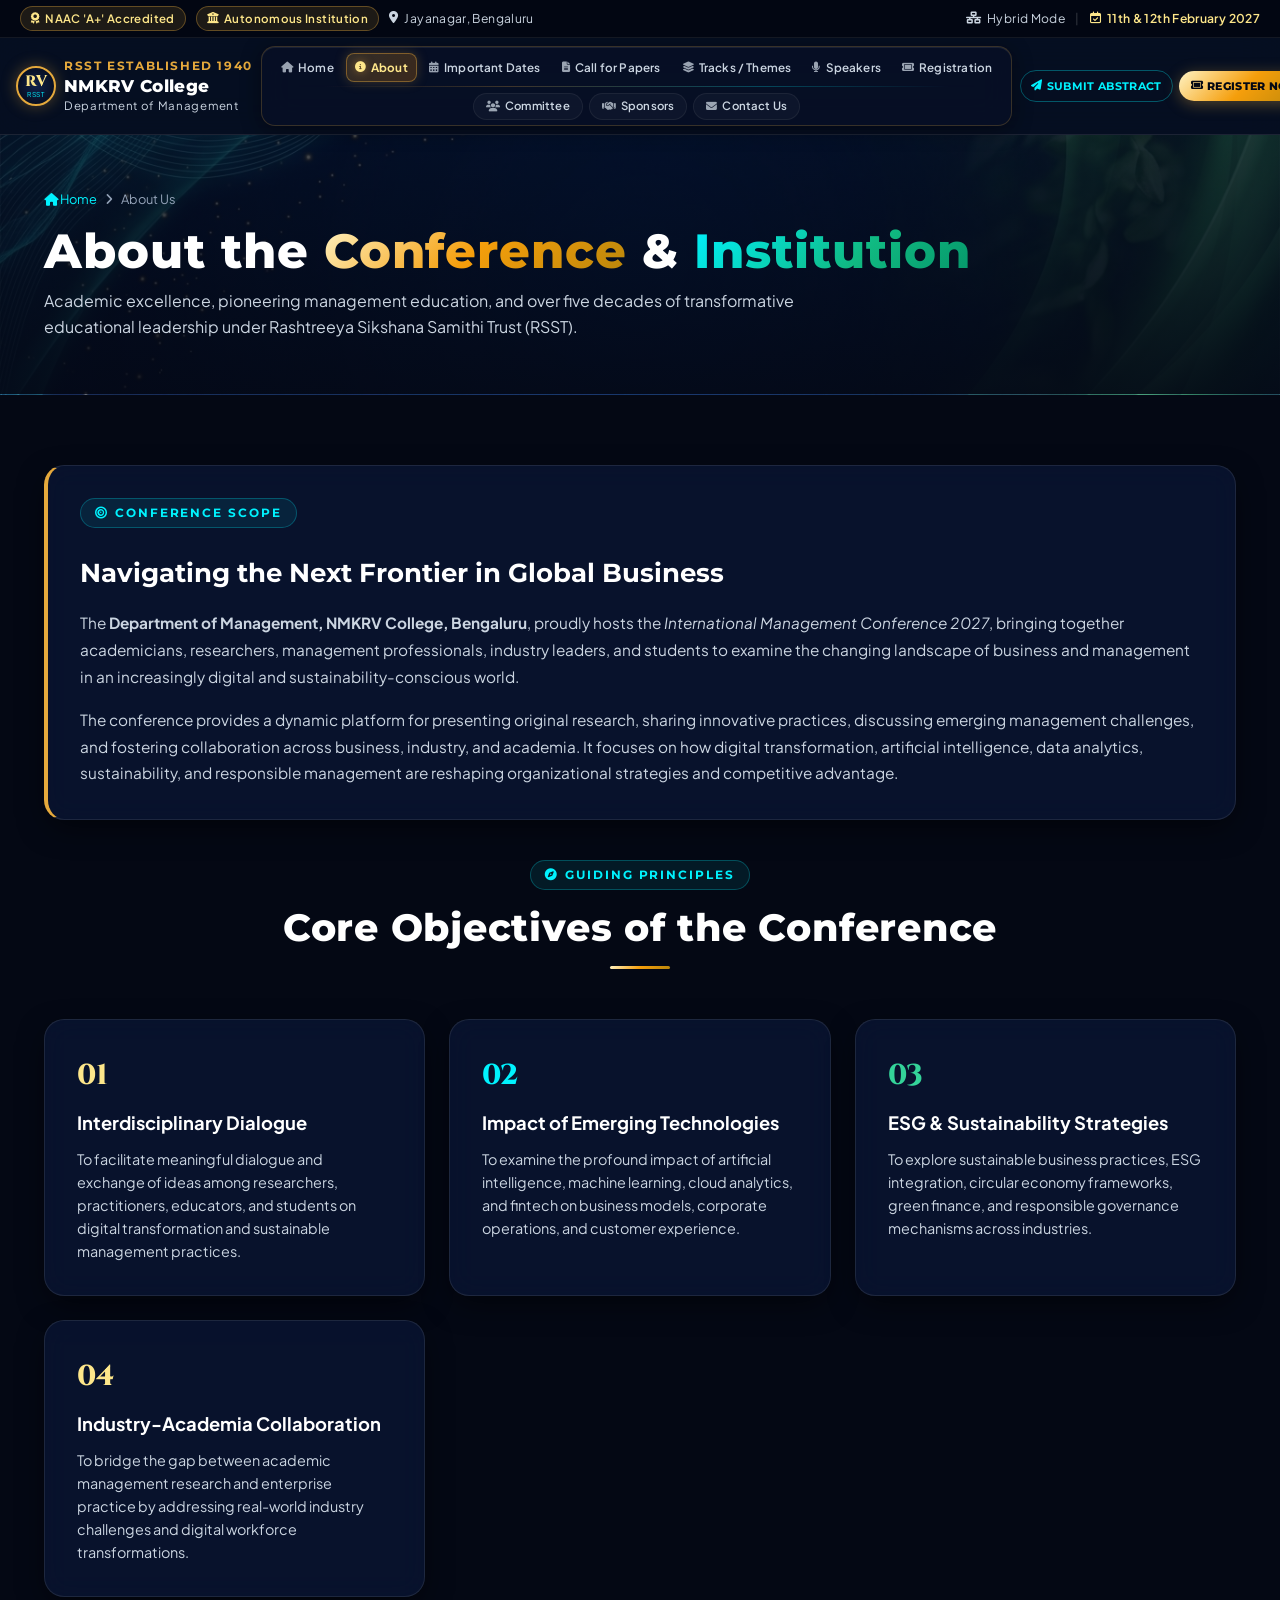
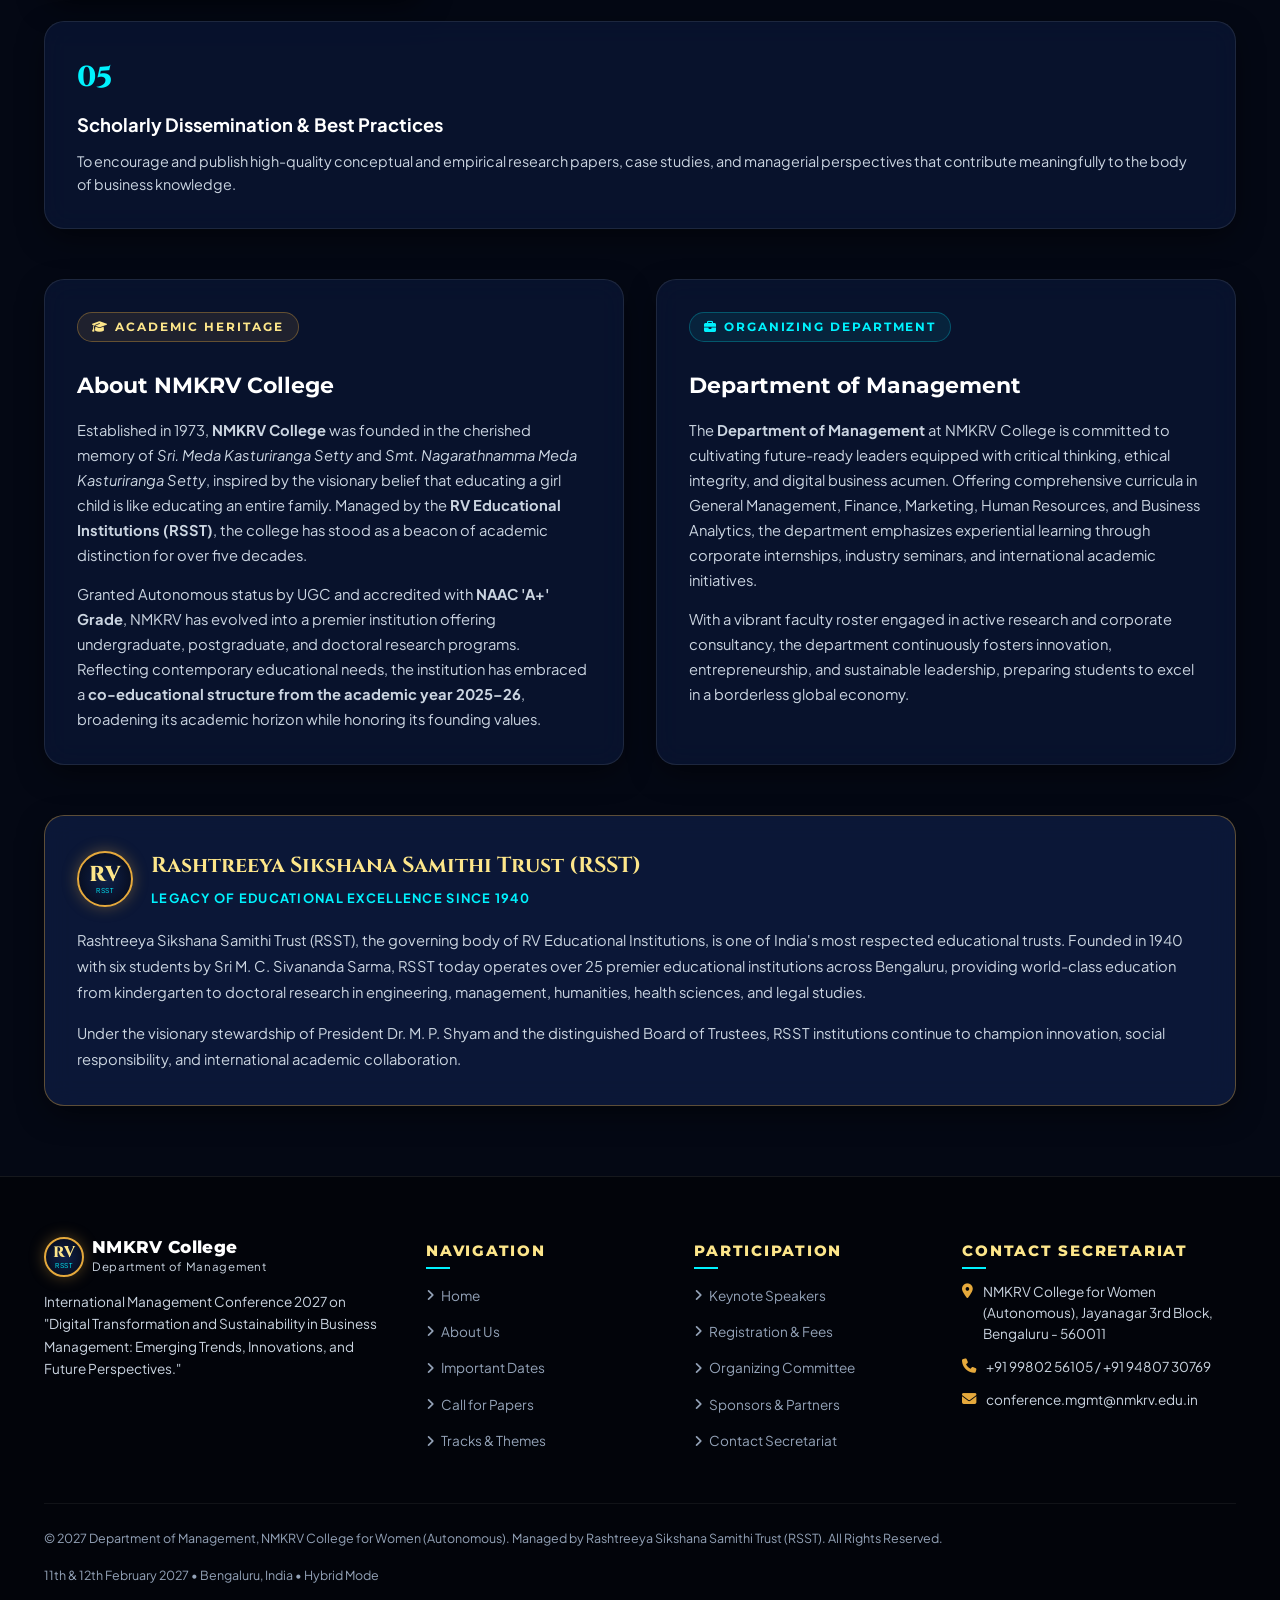
==== about.html @ 13b75ede "feat: complete International Management Conference 2027 website with 10 pages, brochure poster theme" ====
<!DOCTYPE html>
<html lang="en">
<head>
  <meta charset="UTF-8">
  <meta name="viewport" content="width=device-width, initial-scale=1.0">
  <title>About Us | International Management Conference 2027 | NMKRV College</title>
  <meta name="description" content="About the International Management Conference 2027, Department of Management, NMKRV College, and Rashtreeya Sikshana Samithi Trust (RSST).">
  
  <link rel="preconnect" href="https://fonts.googleapis.com">
  <link rel="preconnect" href="https://fonts.gstatic.com" crossorigin>
  <link href="https://fonts.googleapis.com/css2?family=Cinzel:wght@600;700;800;900&family=Montserrat:ital,wght@0,400;0,600;0,700;0,800;0,900;1,800;1,900&family=Plus+Jakarta+Sans:wght@300;400;500;600;700;800&display=swap" rel="stylesheet">
  
  <link rel="stylesheet" href="https://cdnjs.cloudflare.com/ajax/libs/font-awesome/6.5.1/css/all.min.css">
  <link rel="stylesheet" href="styles.css">
</head>
<body>

  <!-- Top Utility Accreditation Bar -->
  <div class="utility-bar">
    <div class="container util-inner">
      <div class="util-left">
        <span class="badge-accreditation"><i class="fa-solid fa-award"></i> NAAC 'A+' Accredited</span>
        <span class="badge-accreditation"><i class="fa-solid fa-building-columns"></i> Autonomous Institution</span>
        <span class="util-text"><i class="fa-solid fa-location-dot"></i> Jayanagar, Bengaluru</span>
      </div>
      <div class="util-right">
        <span class="util-text"><i class="fa-solid fa-network-wired"></i> Hybrid Mode</span>
        <span class="util-divider">|</span>
        <a href="important-dates.html" class="util-link highlight"><i class="fa-regular fa-calendar-check"></i> 11th & 12th February 2027</a>
      </div>
    </div>
  </div>

  <!-- Main Navigation Header -->
  <header class="main-header" id="mainHeader">
    <div class="container nav-container">
      <a href="index.html" class="brand-group" title="NMKRV College - Department of Management">
        <div class="brand-logo-crest">
          <span class="crest-rv">RV</span>
          <span class="crest-sub">RSST</span>
        </div>
        <div class="brand-text-group">
          <span class="brand-title-top">RSST Established 1940</span>
          <span class="brand-college-name">NMKRV College</span>
          <span class="brand-dept-name">Department of Management</span>
        </div>
      </a>

      <!-- Navigation (Unified Glass Capsule Console) -->
      <nav class="nav-menu" id="navMenu">
        <ul class="nav-row nav-row-top">
          <li><a href="index.html" class="nav-link"><i class="fa-solid fa-house"></i> Home</a></li>
          <li><a href="about.html" class="nav-link active"><i class="fa-solid fa-circle-info"></i> About</a></li>
          <li><a href="important-dates.html" class="nav-link"><i class="fa-solid fa-calendar-days"></i> Important Dates</a></li>
          <li><a href="call-for-papers.html" class="nav-link"><i class="fa-solid fa-file-lines"></i> Call for Papers</a></li>
          <li><a href="tracks.html" class="nav-link"><i class="fa-solid fa-layer-group"></i> Tracks / Themes</a></li>
          <li><a href="speakers.html" class="nav-link"><i class="fa-solid fa-microphone"></i> Speakers</a></li>
          <li><a href="registration.html" class="nav-link"><i class="fa-solid fa-ticket"></i> Registration</a></li>
        </ul>
        <div class="nav-row-divider"></div>
        <ul class="nav-row nav-row-bottom">
          <li><a href="committee.html" class="nav-link"><i class="fa-solid fa-users"></i> Committee</a></li>
          <li><a href="sponsors.html" class="nav-link"><i class="fa-solid fa-handshake"></i> Sponsors</a></li>
          <li><a href="contact.html" class="nav-link"><i class="fa-solid fa-envelope"></i> Contact Us</a></li>
        </ul>
      </nav>

      <div class="nav-actions">
        <a href="call-for-papers.html" class="btn-header-submit"><i class="fa-solid fa-paper-plane"></i> Submit Abstract</a>
        <a href="registration.html" class="btn-header-register"><i class="fa-solid fa-ticket"></i> Register Now</a>
      </div>

      <button class="nav-toggle-btn" id="navToggleBtn" aria-label="Toggle navigation">
        <i class="fa-solid fa-bars"></i>
      </button>
    </div>
  </header>

  <!-- SUBPAGE HEADER BANNER WITH BROCHURE ASSET -->
  <section class="subpage-banner">
    <div class="subpage-banner-overlay"></div>
    <div class="container subpage-banner-content">
      <div class="breadcrumb-nav">
        <a href="index.html"><i class="fa-solid fa-house"></i> Home</a>
        <i class="fa-solid fa-angle-right"></i>
        <span>About Us</span>
      </div>
      <h1 class="subpage-title">About the <span class="gold-accent">Conference</span> &amp; <span class="emerald-accent">Institution</span></h1>
      <p class="subpage-desc">Academic excellence, pioneering management education, and over five decades of transformative educational leadership under Rashtreeya Sikshana Samithi Trust (RSST).</p>
    </div>
  </section>

  <!-- SECTION 1: ABOUT THE CONFERENCE (Section 4 of doc) -->
  <section class="section-padding">
    <div class="container">
      <div class="glass-card" style="margin-bottom: 40px; border-left: 4px solid var(--gold-primary);">
        <span class="section-tag"><i class="fa-solid fa-bullseye"></i> Conference Scope</span>
        <h2 style="font-family: var(--font-title); font-size: 1.6rem; color: #ffffff; margin: 10px 0 16px;">Navigating the Next Frontier in Global Business</h2>
        <p style="font-size: 0.96rem; color: var(--text-secondary); line-height: 1.75; margin-bottom: 16px;">
          The <strong>Department of Management, NMKRV College, Bengaluru</strong>, proudly hosts the <em>International Management Conference 2027</em>, bringing together academicians, researchers, management professionals, industry leaders, and students to examine the changing landscape of business and management in an increasingly digital and sustainability-conscious world.
        </p>
        <p style="font-size: 0.96rem; color: var(--text-secondary); line-height: 1.75;">
          The conference provides a dynamic platform for presenting original research, sharing innovative practices, discussing emerging management challenges, and fostering collaboration across business, industry, and academia. It focuses on how digital transformation, artificial intelligence, data analytics, sustainability, and responsible management are reshaping organizational strategies and competitive advantage.
        </p>
      </div>

      <!-- 5 CORE OBJECTIVES -->
      <div class="section-header">
        <span class="section-tag"><i class="fa-solid fa-compass"></i> Guiding Principles</span>
        <h2 class="section-title">Core Objectives of the Conference</h2>
        <div class="section-title-line"></div>
      </div>

      <div style="display: grid; grid-template-columns: repeat(auto-fit, minmax(320px, 1fr)); gap: 24px; margin-bottom: 50px;">
        <div class="glass-card">
          <div style="font-size: 1.8rem; color: var(--gold-light); font-weight: 800; font-family: var(--font-serif); margin-bottom: 8px;">01</div>
          <h3 style="font-size: 1.15rem; color: #ffffff; margin-bottom: 10px;">Interdisciplinary Dialogue</h3>
          <p style="font-size: 0.9rem; color: var(--text-secondary); line-height: 1.6;">To facilitate meaningful dialogue and exchange of ideas among researchers, practitioners, educators, and students on digital transformation and sustainable management practices.</p>
        </div>

        <div class="glass-card">
          <div style="font-size: 1.8rem; color: var(--cyan-primary); font-weight: 800; font-family: var(--font-serif); margin-bottom: 8px;">02</div>
          <h3 style="font-size: 1.15rem; color: #ffffff; margin-bottom: 10px;">Impact of Emerging Technologies</h3>
          <p style="font-size: 0.9rem; color: var(--text-secondary); line-height: 1.6;">To examine the profound impact of artificial intelligence, machine learning, cloud analytics, and fintech on business models, corporate operations, and customer experience.</p>
        </div>

        <div class="glass-card">
          <div style="font-size: 1.8rem; color: var(--emerald-light); font-weight: 800; font-family: var(--font-serif); margin-bottom: 8px;">03</div>
          <h3 style="font-size: 1.15rem; color: #ffffff; margin-bottom: 10px;">ESG &amp; Sustainability Strategies</h3>
          <p style="font-size: 0.9rem; color: var(--text-secondary); line-height: 1.6;">To explore sustainable business practices, ESG integration, circular economy frameworks, green finance, and responsible governance mechanisms across industries.</p>
        </div>

        <div class="glass-card">
          <div style="font-size: 1.8rem; color: var(--gold-light); font-weight: 800; font-family: var(--font-serif); margin-bottom: 8px;">04</div>
          <h3 style="font-size: 1.15rem; color: #ffffff; margin-bottom: 10px;">Industry-Academia Collaboration</h3>
          <p style="font-size: 0.9rem; color: var(--text-secondary); line-height: 1.6;">To bridge the gap between academic management research and enterprise practice by addressing real-world industry challenges and digital workforce transformations.</p>
        </div>

        <div class="glass-card" style="grid-column: 1 / -1;">
          <div style="font-size: 1.8rem; color: var(--cyan-primary); font-weight: 800; font-family: var(--font-serif); margin-bottom: 8px;">05</div>
          <h3 style="font-size: 1.15rem; color: #ffffff; margin-bottom: 10px;">Scholarly Dissemination &amp; Best Practices</h3>
          <p style="font-size: 0.9rem; color: var(--text-secondary); line-height: 1.6;">To encourage and publish high-quality conceptual and empirical research papers, case studies, and managerial perspectives that contribute meaningfully to the body of business knowledge.</p>
        </div>
      </div>

      <!-- ABOUT NMKRV & DEPARTMENT OF MANAGEMENT -->
      <div style="display: grid; grid-template-columns: 1fr 1fr; gap: 32px; margin-bottom: 50px;">
        <div class="glass-card">
          <span class="section-tag" style="color: var(--gold-light); border-color: rgba(229,169,60,0.35); background: rgba(229,169,60,0.1);"><i class="fa-solid fa-graduation-cap"></i> Academic Heritage</span>
          <h3 style="font-family: var(--font-title); font-size: 1.35rem; color: #ffffff; margin: 12px 0 14px;">About NMKRV College</h3>
          <p style="font-size: 0.92rem; color: var(--text-secondary); line-height: 1.7; margin-bottom: 14px;">
            Established in 1973, <strong>NMKRV College</strong> was founded in the cherished memory of <em>Sri. Meda Kasturiranga Setty</em> and <em>Smt. Nagarathnamma Meda Kasturiranga Setty</em>, inspired by the visionary belief that educating a girl child is like educating an entire family. Managed by the <strong>RV Educational Institutions (RSST)</strong>, the college has stood as a beacon of academic distinction for over five decades.
          </p>
          <p style="font-size: 0.92rem; color: var(--text-secondary); line-height: 1.7;">
            Granted Autonomous status by UGC and accredited with <strong>NAAC 'A+' Grade</strong>, NMKRV has evolved into a premier institution offering undergraduate, postgraduate, and doctoral research programs. Reflecting contemporary educational needs, the institution has embraced a <strong>co-educational structure from the academic year 2025–26</strong>, broadening its academic horizon while honoring its founding values.
          </p>
        </div>

        <div class="glass-card">
          <span class="section-tag" style="color: var(--cyan-primary);"><i class="fa-solid fa-briefcase"></i> Organizing Department</span>
          <h3 style="font-family: var(--font-title); font-size: 1.35rem; color: #ffffff; margin: 12px 0 14px;">Department of Management</h3>
          <p style="font-size: 0.92rem; color: var(--text-secondary); line-height: 1.7; margin-bottom: 14px;">
            The <strong>Department of Management</strong> at NMKRV College is committed to cultivating future-ready leaders equipped with critical thinking, ethical integrity, and digital business acumen. Offering comprehensive curricula in General Management, Finance, Marketing, Human Resources, and Business Analytics, the department emphasizes experiential learning through corporate internships, industry seminars, and international academic initiatives.
          </p>
          <p style="font-size: 0.92rem; color: var(--text-secondary); line-height: 1.7;">
            With a vibrant faculty roster engaged in active research and corporate consultancy, the department continuously fosters innovation, entrepreneurship, and sustainable leadership, preparing students to excel in a borderless global economy.
          </p>
        </div>
      </div>

      <!-- ABOUT RSST (THE TRUST) -->
      <div class="glass-card" style="background: rgba(16, 33, 74, 0.65); border-color: var(--border-gold-glow);">
        <div style="display: flex; align-items: center; gap: 18px; margin-bottom: 18px; flex-wrap: wrap;">
          <div class="brand-logo-crest" style="width: 56px; height: 56px;">
            <span class="crest-rv" style="font-size: 1.35rem;">RV</span>
            <span class="crest-sub">RSST</span>
          </div>
          <div>
            <h3 style="font-family: var(--font-serif); font-size: 1.35rem; color: var(--gold-light);">Rashtreeya Sikshana Samithi Trust (RSST)</h3>
            <span style="font-size: 0.8rem; color: var(--cyan-primary); letter-spacing: 0.1em; text-transform: uppercase; font-weight: 700;">Legacy of Educational Excellence Since 1940</span>
          </div>
        </div>
        <p style="font-size: 0.92rem; color: var(--text-secondary); line-height: 1.75; margin-bottom: 16px;">
          Rashtreeya Sikshana Samithi Trust (RSST), the governing body of RV Educational Institutions, is one of India's most respected educational trusts. Founded in 1940 with six students by Sri M. C. Sivananda Sarma, RSST today operates over 25 premier educational institutions across Bengaluru, providing world-class education from kindergarten to doctoral research in engineering, management, humanities, health sciences, and legal studies.
        </p>
        <p style="font-size: 0.92rem; color: var(--text-secondary); line-height: 1.75;">
          Under the visionary stewardship of President Dr. M. P. Shyam and the distinguished Board of Trustees, RSST institutions continue to champion innovation, social responsibility, and international academic collaboration.
        </p>
      </div>

    </div>
  </section>

  <!-- MASTER FOOTER -->
  <footer class="site-footer">
    <div class="container">
      <div class="footer-top-grid">
        <div>
          <div class="brand-group" style="margin-bottom: 14px;">
            <div class="brand-logo-crest">
              <span class="crest-rv">RV</span>
              <span class="crest-sub">RSST</span>
            </div>
            <div class="brand-text-group">
              <span class="brand-college-name">NMKRV College</span>
              <span class="brand-dept-name">Department of Management</span>
            </div>
          </div>
          <p class="footer-desc">International Management Conference 2027 on "Digital Transformation and Sustainability in Business Management: Emerging Trends, Innovations, and Future Perspectives."</p>
        </div>

        <div>
          <h4 class="footer-col-title">Navigation</h4>
          <ul class="footer-links-list">
            <li><a href="index.html"><i class="fa-solid fa-angle-right"></i> Home</a></li>
            <li><a href="about.html"><i class="fa-solid fa-angle-right"></i> About Us</a></li>
            <li><a href="important-dates.html"><i class="fa-solid fa-angle-right"></i> Important Dates</a></li>
            <li><a href="call-for-papers.html"><i class="fa-solid fa-angle-right"></i> Call for Papers</a></li>
            <li><a href="tracks.html"><i class="fa-solid fa-angle-right"></i> Tracks & Themes</a></li>
          </ul>
        </div>

        <div>
          <h4 class="footer-col-title">Participation</h4>
          <ul class="footer-links-list">
            <li><a href="speakers.html"><i class="fa-solid fa-angle-right"></i> Keynote Speakers</a></li>
            <li><a href="registration.html"><i class="fa-solid fa-angle-right"></i> Registration & Fees</a></li>
            <li><a href="committee.html"><i class="fa-solid fa-angle-right"></i> Organizing Committee</a></li>
            <li><a href="sponsors.html"><i class="fa-solid fa-angle-right"></i> Sponsors & Partners</a></li>
            <li><a href="contact.html"><i class="fa-solid fa-angle-right"></i> Contact Secretariat</a></li>
          </ul>
        </div>

        <div>
          <h4 class="footer-col-title">Contact Secretariat</h4>
          <div class="footer-contact-item">
            <i class="fa-solid fa-location-dot"></i>
            <span>NMKRV College for Women (Autonomous), Jayanagar 3rd Block, Bengaluru - 560011</span>
          </div>
          <div class="footer-contact-item">
            <i class="fa-solid fa-phone"></i>
            <span>+91 99802 56105 / +91 94807 30769</span>
          </div>
          <div class="footer-contact-item">
            <i class="fa-solid fa-envelope"></i>
            <span>conference.mgmt@nmkrv.edu.in</span>
          </div>
        </div>
      </div>

      <div class="footer-bottom-bar">
        <div>
          &copy; 2027 Department of Management, NMKRV College for Women (Autonomous). Managed by Rashtreeya Sikshana Samithi Trust (RSST). All Rights Reserved.
        </div>
        <div>
          11th &amp; 12th February 2027 • Bengaluru, India • Hybrid Mode
        </div>
      </div>
    </div>
  </footer>

  <script src="script.js"></script>
</body>
</html>
---- styles.css ----
/* ==========================================================================
   International Management Conference 2027 — Master Design System
   Based 100% on Official Conference Brochure Theme (Image_20260925_163106_712.png)
   Host: Department of Management, NMKRV College for Women (RSST), Bengaluru
   ========================================================================== */

/* ─── 1. DESIGN TOKENS & BROCHURE PALETTE ─── */
:root {
  /* Cosmic Midnight Navy Backgrounds */
  --bg-primary: #040814;
  --bg-secondary: #071024;
  --bg-surface: #0b1736;
  --bg-surface-elevated: #10214a;
  --bg-glass: rgba(7, 16, 36, 0.85);
  --bg-glass-card: rgba(11, 23, 54, 0.72);
  --bg-glass-light: rgba(255, 255, 255, 0.04);
  --bg-glass-hover: rgba(0, 242, 254, 0.08);

  /* Brochure Radiant Gold Palette (from "DEPARTMENT OF MANAGEMENT" & Arcs) */
  --gold-primary: #e5a93c;
  --gold-light: #fde68a;
  --gold-bright: #fbbf24;
  --gold-dark: #b8860b;
  --gold-gradient: linear-gradient(135deg, #fff3c4 0%, #f59e0b 50%, #b8860b 100%);
  --gold-text-gradient: linear-gradient(180deg, #ffeaa7 0%, #e5a93c 55%, #c2861e 100%);

  /* Cyber Cyan / Electric Teal (from Data Highway, Light Beams, & Connectors) */
  --cyan-primary: #00f2fe;
  --cyan-teal: #00c9a7;
  --cyan-glow: rgba(0, 242, 254, 0.35);
  --teal-glow: rgba(0, 201, 167, 0.3);

  /* Sustainability Emerald Leaf Green (from "SUSTAINABILITY" & Eco Canopy) */
  --emerald-primary: #10b981;
  --emerald-light: #34d399;
  --emerald-dark: #059669;
  --sustainability-gradient: linear-gradient(135deg, #00f2fe 0%, #10b981 60%, #059669 100%);
  --sustainability-glow: rgba(16, 185, 129, 0.35);

  /* Typography Colors */
  --text-primary: #ffffff;
  --text-secondary: #cbd5e1;
  --text-muted: #94a3b8;
  --text-dim: #64748b;

  /* Glassmorphism Borders */
  --border-glass: rgba(255, 255, 255, 0.09);
  --border-gold-glow: rgba(229, 169, 60, 0.38);
  --border-cyan-glow: rgba(0, 242, 254, 0.32);
  --border-emerald-glow: rgba(16, 185, 129, 0.32);

  /* Fonts */
  --font-serif: 'Cinzel', 'Playfair Display', Georgia, serif;
  --font-title: 'Montserrat', -apple-system, BlinkMacSystemFont, sans-serif;
  --font-body: 'Plus Jakarta Sans', -apple-system, BlinkMacSystemFont, sans-serif;

  /* Dimensions & Radius */
  --container-max: 1240px;
  --radius-sm: 6px;
  --radius-md: 12px;
  --radius-lg: 20px;
  --radius-pill: 9999px;

  /* Shadows */
  --shadow-card: 0 10px 30px -5px rgba(0, 0, 0, 0.6);
  --shadow-gold: 0 0 25px rgba(229, 169, 60, 0.25);
  --shadow-cyan: 0 0 25px rgba(0, 242, 254, 0.25);
  --shadow-emerald: 0 0 25px rgba(16, 185, 129, 0.25);

  /* Transitions */
  --transition: all 0.28s cubic-bezier(0.16, 1, 0.3, 1);
}

/* ─── 2. RESET & BASE ─── */
*, *::before, *::after {
  box-sizing: border-box;
  margin: 0;
  padding: 0;
}

html {
  scroll-behavior: smooth;
  font-size: 16px;
  overflow-x: clip;
}

body {
  background-color: var(--bg-primary);
  color: var(--text-primary);
  font-family: var(--font-body);
  line-height: 1.65;
  overflow-x: clip;
  width: 100%;
  max-width: 100vw;
  -webkit-font-smoothing: antialiased;
}

.container {
  width: 100%;
  max-width: var(--container-max);
  margin: 0 auto;
  padding: 0 24px;
}

a {
  color: inherit;
  text-decoration: none;
}

img {
  max-width: 100%;
  height: auto;
  display: block;
}

/* ─── 3. TOP UTILITY ACCREDITATION BAR ─── */
.utility-bar {
  background: rgba(3, 7, 18, 0.95);
  border-bottom: 1px solid rgba(255, 255, 255, 0.07);
  font-size: 0.76rem;
  letter-spacing: 0.03em;
  position: relative;
  z-index: 1001;
}

.util-inner {
  display: flex;
  align-items: center;
  justify-content: space-between;
  padding: 6px 20px;
  flex-wrap: wrap;
  gap: 8px;
  max-width: 100%;
  box-sizing: border-box;
}

.util-left, .util-right {
  display: flex;
  align-items: center;
  gap: 10px;
  flex-wrap: wrap;
  max-width: 100%;
}

.badge-accreditation {
  display: inline-flex;
  align-items: center;
  gap: 5px;
  background: rgba(229, 169, 60, 0.12);
  color: var(--gold-light);
  border: 1px solid rgba(229, 169, 60, 0.35);
  padding: 2px 10px;
  border-radius: var(--radius-pill);
  font-weight: 600;
  font-size: 0.72rem;
}

.util-text {
  color: var(--text-secondary);
  display: inline-flex;
  align-items: center;
  gap: 6px;
}

.util-link {
  color: var(--text-secondary);
  transition: var(--transition);
  display: inline-flex;
  align-items: center;
  gap: 6px;
}

.util-link:hover {
  color: var(--cyan-primary);
}

.util-link.highlight {
  color: var(--gold-light);
  font-weight: 600;
}

.util-divider {
  color: rgba(255, 255, 255, 0.2);
}

/* ─── 4. MAIN NAVIGATION HEADER ─── */
.main-header {
  position: sticky;
  top: 0;
  left: 0;
  right: 0;
  background: var(--bg-glass);
  backdrop-filter: blur(20px);
  -webkit-backdrop-filter: blur(20px);
  border-bottom: 1px solid var(--border-glass);
  z-index: 1000;
  transition: var(--transition);
}

.nav-container {
  display: flex;
  align-items: center;
  justify-content: space-between;
  padding: 8px 16px;
  gap: 8px;
  max-width: 1560px;
  width: 100%;
}

.brand-group {
  display: flex;
  align-items: center;
  gap: 8px;
  text-decoration: none;
  flex-shrink: 0;
}

.brand-logo-crest {
  width: 40px;
  height: 40px;
  border-radius: 50%;
  border: 2px solid var(--gold-primary);
  background: radial-gradient(circle, #10214a 0%, #040814 100%);
  display: flex;
  flex-direction: column;
  align-items: center;
  justify-content: center;
  box-shadow: 0 0 15px rgba(229, 169, 60, 0.35);
  flex-shrink: 0;
}

.brand-logo-crest .crest-rv {
  font-family: var(--font-serif);
  font-weight: 800;
  font-size: 0.95rem;
  line-height: 1;
  color: var(--gold-light);
  letter-spacing: 0.5px;
}

.brand-logo-crest .crest-sub {
  font-size: 0.42rem;
  letter-spacing: 0.12em;
  text-transform: uppercase;
  color: var(--cyan-primary);
  line-height: 1;
  margin-top: 1px;
}

.brand-text-group {
  display: flex;
  flex-direction: column;
}

.brand-title-top {
  font-family: var(--font-title);
  font-size: 0.72rem;
  font-weight: 700;
  letter-spacing: 0.14em;
  text-transform: uppercase;
  color: var(--gold-primary);
}

.brand-college-name {
  font-family: var(--font-title);
  font-size: 1.05rem;
  font-weight: 800;
  color: #ffffff;
  letter-spacing: 0.02em;
  line-height: 1.2;
}

.brand-dept-name {
  font-size: 0.72rem;
  color: var(--text-secondary);
  letter-spacing: 0.06em;
}

/* Nav Menu Container (Unified Glass Capsule Console) */
.nav-menu {
  display: flex;
  flex-direction: column;
  align-items: center;
  justify-content: center;
  gap: 2px;
  flex: 1;
  max-width: 820px;
  margin: 0 auto;
  background: rgba(7, 16, 38, 0.72);
  border: 1px solid rgba(229, 169, 60, 0.22);
  border-radius: 14px;
  padding: 5px 10px;
  box-shadow: 0 4px 20px rgba(0, 0, 0, 0.4), inset 0 1px 0 rgba(255, 255, 255, 0.08);
  backdrop-filter: blur(16px);
  -webkit-backdrop-filter: blur(16px);
}

.nav-row {
  display: flex;
  align-items: center;
  justify-content: center;
  list-style: none;
  padding: 0;
  margin: 0;
  width: 100%;
}

.nav-row-top {
  gap: 3px;
}

.nav-row-divider {
  width: 86%;
  height: 1px;
  background: linear-gradient(90deg, transparent 0%, rgba(229, 169, 60, 0.25) 30%, rgba(0, 242, 254, 0.25) 70%, transparent 100%);
  margin: 2px 0;
}

.nav-row-bottom {
  gap: 6px;
}

.nav-link {
  font-family: var(--font-body);
  font-size: 0.73rem;
  font-weight: 600;
  color: var(--text-secondary);
  padding: 4px 8px;
  border-radius: 8px;
  border: 1px solid transparent;
  transition: all 0.22s cubic-bezier(0.16, 1, 0.3, 1);
  white-space: nowrap;
  letter-spacing: 0.015em;
  display: inline-flex;
  align-items: center;
  gap: 5px;
  text-decoration: none;
}

.nav-link i {
  font-size: 0.68rem;
  opacity: 0.75;
  transition: transform 0.2s ease, opacity 0.2s ease, color 0.2s ease;
}

.nav-row-bottom .nav-link {
  font-size: 0.71rem;
  padding: 3px 12px;
  background: rgba(255, 255, 255, 0.03);
  border: 1px solid rgba(255, 255, 255, 0.06);
  border-radius: var(--radius-pill);
}

.nav-link:hover {
  color: var(--cyan-primary);
  background: rgba(0, 242, 254, 0.1);
  border-color: rgba(0, 242, 254, 0.25);
  box-shadow: 0 0 10px rgba(0, 242, 254, 0.15);
  transform: translateY(-1px);
}

.nav-link:hover i {
  color: var(--cyan-primary);
  opacity: 1;
  transform: scale(1.15);
}

.nav-link.active {
  color: var(--gold-light);
  background: linear-gradient(135deg, rgba(229, 169, 60, 0.2), rgba(217, 119, 6, 0.25));
  border: 1px solid rgba(229, 169, 60, 0.42);
  box-shadow: 0 0 12px rgba(229, 169, 60, 0.25);
  font-weight: 700;
}

.nav-link.active i {
  color: var(--gold-light);
  opacity: 1;
  text-shadow: 0 0 8px rgba(229, 169, 60, 0.5);
}

/* Nav CTA Buttons */
.nav-actions {
  display: flex;
  align-items: center;
  gap: 6px;
  flex-shrink: 0;
}

.btn-header-submit {
  font-family: var(--font-title);
  font-size: 0.69rem;
  font-weight: 700;
  letter-spacing: 0.03em;
  text-transform: uppercase;
  padding: 6px 10px;
  border-radius: var(--radius-pill);
  background: transparent;
  color: var(--cyan-primary);
  border: 1px solid var(--border-cyan-glow);
  transition: var(--transition);
  display: inline-flex;
  align-items: center;
  gap: 4px;
  white-space: nowrap;
}

.btn-header-submit:hover {
  background: rgba(0, 242, 254, 0.15);
  box-shadow: 0 0 20px var(--cyan-glow);
  transform: translateY(-1px);
}

.btn-header-register {
  font-family: var(--font-title);
  font-size: 0.69rem;
  font-weight: 800;
  letter-spacing: 0.03em;
  text-transform: uppercase;
  padding: 6px 12px;
  border-radius: var(--radius-pill);
  background: var(--gold-gradient);
  color: #040814;
  border: none;
  font-weight: 800;
  box-shadow: 0 3px 15px rgba(229, 169, 60, 0.35);
  transition: var(--transition);
  display: inline-flex;
  align-items: center;
  gap: 4px;
  white-space: nowrap;
}

.btn-header-register:hover {
  box-shadow: 0 5px 22px rgba(229, 169, 60, 0.6);
  transform: translateY(-2px);
}

.nav-toggle-btn {
  display: none;
  background: none;
  border: 1px solid var(--border-glass);
  color: #ffffff;
  padding: 8px 12px;
  border-radius: var(--radius-sm);
  font-size: 1.1rem;
  cursor: pointer;
  transition: var(--transition);
}

.nav-toggle-btn:hover {
  color: var(--cyan-primary);
  border-color: var(--border-cyan-glow);
}

/* ─── 5. HERO SECTION (100% REPLICA OF BROCHURE POSTER) ─── */
.hero-section {
  position: relative;
  min-height: calc(100vh - 90px);
  background: #040814 url('assets/hero_banner_bg.jpg') center center / cover no-repeat;
  display: flex;
  align-items: center;
  justify-content: center;
  padding: 60px 0 50px;
  overflow: hidden;
}

/* Subtle gradient scrim to guarantee maximum contrast */
.hero-overlay {
  position: absolute;
  inset: 0;
  background: radial-gradient(ellipse at 50% 35%, rgba(4, 8, 20, 0.62) 0%, rgba(4, 8, 20, 0.88) 75%, rgba(4, 8, 20, 0.98) 100%);
  pointer-events: none;
}

.hero-content {
  position: relative;
  z-index: 2;
  text-align: center;
  max-width: 1040px;
  margin: 0 auto;
  display: flex;
  flex-direction: column;
  align-items: center;
}

/* Brochure Header Emblem & Hierarchy */
.hero-emblem-badge {
  display: inline-flex;
  align-items: center;
  gap: 12px;
  background: rgba(7, 16, 36, 0.8);
  border: 1px solid var(--border-gold-glow);
  padding: 6px 20px;
  border-radius: var(--radius-pill);
  margin-bottom: 20px;
  backdrop-filter: blur(8px);
  box-shadow: 0 4px 20px rgba(0, 0, 0, 0.5);
}

.hero-emblem-badge .rsst-logo-circle {
  width: 28px;
  height: 28px;
  border-radius: 50%;
  border: 1.5px solid var(--gold-primary);
  display: flex;
  align-items: center;
  justify-content: center;
  font-family: var(--font-serif);
  font-weight: 800;
  font-size: 0.7rem;
  color: var(--gold-light);
}

.hero-emblem-badge .rsst-trust-text {
  font-family: var(--font-title);
  font-size: 0.72rem;
  font-weight: 700;
  letter-spacing: 0.14em;
  text-transform: uppercase;
  color: var(--cyan-primary);
}

.hero-college-title {
  font-family: var(--font-title);
  font-size: clamp(1.15rem, 2.6vw, 2.2rem);
  font-weight: 800;
  color: #ffffff;
  letter-spacing: 0.02em;
  margin-bottom: 4px;
  word-wrap: break-word;
  overflow-wrap: break-word;
  max-width: 100%;
}

.hero-college-title sup {
  font-size: 0.55em;
  color: var(--text-muted);
}

/* "• DEPARTMENT OF •" */
.hero-dept-prefix {
  display: inline-flex;
  align-items: center;
  gap: 10px;
  font-family: var(--font-serif);
  font-size: 0.82rem;
  font-weight: 600;
  letter-spacing: 0.26em;
  text-transform: uppercase;
  color: var(--gold-primary);
  margin-top: 6px;
  margin-bottom: 2px;
}

/* "MANAGEMENT" in giant gold Roman serif */
.hero-dept-management {
  font-family: var(--font-serif);
  font-size: clamp(2.4rem, 5.2vw, 4.4rem);
  font-weight: 800;
  letter-spacing: 0.16em;
  text-transform: uppercase;
  background: var(--gold-text-gradient);
  -webkit-background-clip: text;
  -webkit-text-fill-color: transparent;
  text-shadow: 0 4px 30px rgba(229, 169, 60, 0.4);
  line-height: 1.1;
  margin-bottom: 2px;
}

/* "• PRESENTS •" */
.hero-presents {
  display: inline-flex;
  align-items: center;
  gap: 10px;
  font-family: var(--font-serif);
  font-size: 0.78rem;
  font-weight: 700;
  letter-spacing: 0.32em;
  text-transform: uppercase;
  color: var(--gold-primary);
  margin-bottom: 22px;
}

/* "—• TWO DAYS INTERNATIONAL CONFERENCE ON •—" */
.hero-conf-announcement {
  display: inline-flex;
  align-items: center;
  gap: 10px;
  font-family: var(--font-title);
  font-size: clamp(0.72rem, 1.2vw, 0.95rem);
  font-weight: 700;
  letter-spacing: 0.22em;
  text-transform: uppercase;
  color: var(--cyan-primary);
  margin-bottom: 12px;
}

.hero-conf-announcement .rule-line {
  display: inline-block;
  width: 36px;
  height: 1.5px;
  background: var(--cyan-primary);
  opacity: 0.7;
}

/* MASTER THEME HEADLINE: DIGITAL TRANSFORMATION & SUSTAINABILITY */
.hero-title-digital {
  font-family: var(--font-title);
  font-size: clamp(2.6rem, 6.2vw, 5.5rem);
  font-weight: 900;
  color: #ffffff;
  letter-spacing: 0.04em;
  line-height: 0.95;
  text-transform: uppercase;
  text-shadow: 0 4px 35px rgba(0, 0, 0, 0.85);
}

.hero-title-transformation {
  font-family: var(--font-title);
  font-size: clamp(1.9rem, 4.6vw, 4.2rem);
  font-weight: 900;
  color: #ffffff;
  letter-spacing: 0.05em;
  line-height: 1.05;
  text-transform: uppercase;
  text-shadow: 0 4px 35px rgba(0, 0, 0, 0.85);
  margin-bottom: 4px;
}

.hero-title-amp {
  font-family: var(--font-title);
  font-size: clamp(1.6rem, 3.2vw, 2.8rem);
  font-weight: 400;
  color: var(--cyan-primary);
  line-height: 1;
  margin: 2px 0;
}

/* "SUSTAINABILITY" in vibrant Cyan to Emerald Gradient with Leaf Motif */
.hero-title-sustainability {
  font-family: var(--font-title);
  font-size: clamp(2.3rem, 5.6vw, 5.1rem);
  font-weight: 900;
  letter-spacing: 0.03em;
  text-transform: uppercase;
  line-height: 1.02;
  background: var(--sustainability-gradient);
  -webkit-background-clip: text;
  -webkit-text-fill-color: transparent;
  filter: drop-shadow(0 4px 28px rgba(16, 185, 129, 0.45));
  display: inline-flex;
  align-items: center;
  justify-content: center;
  gap: 8px;
  position: relative;
  margin-bottom: 16px;
}

.hero-leaf-icon {
  font-size: 0.55em;
  vertical-align: super;
  filter: drop-shadow(0 0 12px var(--emerald-primary));
  display: inline-block;
  transform: rotate(-10deg);
  animation: leafFloat 3s ease-in-out infinite alternate;
}

@keyframes leafFloat {
  0% { transform: translateY(0) rotate(-10deg); }
  100% { transform: translateY(-4px) rotate(-4deg); }
}

/* "• IN BUSINESS MANAGEMENT •" Hexagonal Wireframe Pill */
.hero-mgmt-badge {
  display: inline-flex;
  align-items: center;
  gap: 12px;
  border: 1.5px solid var(--gold-primary);
  background: rgba(4, 8, 20, 0.75);
  padding: 8px 28px;
  border-radius: var(--radius-pill);
  font-family: var(--font-title);
  font-size: clamp(0.8rem, 1.3vw, 1.1rem);
  font-weight: 800;
  letter-spacing: 0.24em;
  text-transform: uppercase;
  color: #ffffff;
  box-shadow: 0 0 25px rgba(229, 169, 60, 0.3);
  margin-bottom: 28px;
}

.hero-mgmt-badge .gold-dot {
  width: 6px;
  height: 6px;
  border-radius: 50%;
  background: var(--gold-primary);
  box-shadow: 0 0 8px var(--gold-light);
}

/* Date & Venue Pill (Matching Brochure Bottom Badge) */
.hero-date-pill {
  display: inline-flex;
  align-items: center;
  gap: 16px;
  background: rgba(11, 23, 54, 0.85);
  border: 1.5px solid var(--border-cyan-glow);
  padding: 10px 24px;
  border-radius: var(--radius-pill);
  box-shadow: 0 8px 30px rgba(0, 0, 0, 0.6), 0 0 20px rgba(0, 242, 254, 0.15);
  margin-bottom: 30px;
}

.hero-date-icon-box {
  width: 44px;
  height: 44px;
  border-radius: 50%;
  background: rgba(229, 169, 60, 0.15);
  border: 1.5px solid var(--gold-primary);
  display: flex;
  align-items: center;
  justify-content: center;
  color: var(--gold-light);
  font-size: 1.25rem;
  flex-shrink: 0;
}

.hero-date-texts {
  text-align: left;
}

.hero-date-main {
  font-family: var(--font-title);
  font-size: 1.15rem;
  font-weight: 800;
  color: #ffffff;
  letter-spacing: 0.05em;
  line-height: 1.2;
}

.hero-date-sub {
  font-family: var(--font-title);
  font-size: 0.78rem;
  font-weight: 700;
  letter-spacing: 0.18em;
  text-transform: uppercase;
  color: var(--cyan-primary);
}

/* Action CTA Buttons */
.hero-cta-group {
  display: flex;
  align-items: center;
  justify-content: center;
  gap: 16px;
  flex-wrap: wrap;
  margin-bottom: 32px;
}

.btn-hero-primary {
  font-family: var(--font-title);
  font-size: 0.88rem;
  font-weight: 800;
  letter-spacing: 0.08em;
  text-transform: uppercase;
  padding: 14px 34px;
  border-radius: var(--radius-pill);
  background: var(--gold-gradient);
  color: #040814;
  border: none;
  box-shadow: 0 6px 25px rgba(229, 169, 60, 0.45);
  transition: var(--transition);
  display: inline-flex;
  align-items: center;
  gap: 8px;
  cursor: pointer;
}

.btn-hero-primary:hover {
  transform: translateY(-3px);
  box-shadow: 0 10px 35px rgba(229, 169, 60, 0.7);
}

.btn-hero-secondary {
  font-family: var(--font-title);
  font-size: 0.88rem;
  font-weight: 800;
  letter-spacing: 0.08em;
  text-transform: uppercase;
  padding: 14px 32px;
  border-radius: var(--radius-pill);
  background: rgba(16, 185, 129, 0.15);
  color: #ffffff;
  border: 1.5px solid var(--emerald-primary);
  box-shadow: 0 6px 25px rgba(16, 185, 129, 0.3);
  transition: var(--transition);
  display: inline-flex;
  align-items: center;
  gap: 8px;
  cursor: pointer;
}

.btn-hero-secondary:hover {
  background: var(--emerald-primary);
  color: #040814;
  transform: translateY(-3px);
  box-shadow: 0 10px 35px rgba(16, 185, 129, 0.6);
}

.btn-hero-glass {
  font-family: var(--font-title);
  font-size: 0.88rem;
  font-weight: 700;
  letter-spacing: 0.08em;
  text-transform: uppercase;
  padding: 14px 28px;
  border-radius: var(--radius-pill);
  background: rgba(255, 255, 255, 0.06);
  color: var(--text-secondary);
  border: 1px solid var(--border-glass);
  backdrop-filter: blur(8px);
  transition: var(--transition);
  display: inline-flex;
  align-items: center;
  gap: 8px;
  cursor: pointer;
}

.btn-hero-glass:hover {
  color: var(--cyan-primary);
  border-color: var(--border-cyan-glow);
  background: rgba(0, 242, 254, 0.1);
  transform: translateY(-3px);
}

/* Live Countdown Box */
.countdown-container {
  margin-bottom: 38px;
  width: 100%;
  max-width: 600px;
}

.countdown-label {
  font-size: 0.76rem;
  font-weight: 700;
  letter-spacing: 0.2em;
  text-transform: uppercase;
  color: var(--gold-light);
  margin-bottom: 12px;
  display: flex;
  align-items: center;
  justify-content: center;
  gap: 8px;
}

.countdown-grid {
  display: flex;
  align-items: center;
  justify-content: center;
  gap: 12px;
}

.countdown-card {
  background: rgba(7, 16, 36, 0.88);
  border: 1px solid var(--border-gold-glow);
  border-radius: var(--radius-md);
  padding: 12px 16px;
  min-width: 82px;
  box-shadow: 0 6px 20px rgba(0, 0, 0, 0.5);
  backdrop-filter: blur(10px);
}

.countdown-num {
  font-family: var(--font-title);
  font-size: 1.85rem;
  font-weight: 800;
  line-height: 1;
  color: #ffffff;
  background: var(--gold-gradient);
  -webkit-background-clip: text;
  -webkit-text-fill-color: transparent;
}

.countdown-unit {
  font-size: 0.65rem;
  font-weight: 700;
  letter-spacing: 0.12em;
  text-transform: uppercase;
  color: var(--cyan-primary);
  margin-top: 4px;
}

.countdown-sep {
  font-size: 1.5rem;
  color: var(--gold-primary);
  font-weight: 800;
  opacity: 0.6;
}

/* ─── 6. FOUR PILLARS BAR (EXACT BROCHURE FOOTER) ─── */
.four-pillars-strip {
  display: grid;
  grid-template-columns: repeat(4, 1fr);
  width: 100%;
  max-width: 960px;
  background: rgba(7, 16, 36, 0.75);
  border: 1px solid rgba(229, 169, 60, 0.35);
  border-radius: var(--radius-lg);
  padding: 20px 10px;
  backdrop-filter: blur(12px);
  box-shadow: 0 10px 40px rgba(0, 0, 0, 0.6);
}

.pillar-col {
  display: flex;
  flex-direction: column;
  align-items: center;
  justify-content: center;
  text-align: center;
  gap: 10px;
  padding: 0 14px;
  border-right: 1px solid rgba(0, 242, 254, 0.2);
}

.pillar-col:last-child {
  border-right: none;
}

.pillar-icon-circle {
  width: 50px;
  height: 50px;
  border-radius: 50%;
  border: 1.5px solid var(--gold-primary);
  background: rgba(229, 169, 60, 0.08);
  display: flex;
  align-items: center;
  justify-content: center;
  color: var(--gold-light);
  font-size: 1.25rem;
  box-shadow: 0 0 18px rgba(229, 169, 60, 0.2);
  transition: var(--transition);
}

.pillar-col:hover .pillar-icon-circle {
  transform: scale(1.1);
  border-color: var(--cyan-primary);
  color: var(--cyan-primary);
  box-shadow: 0 0 22px var(--cyan-glow);
}

.pillar-title {
  font-family: var(--font-title);
  font-size: 0.8rem;
  font-weight: 800;
  letter-spacing: 0.1em;
  text-transform: uppercase;
  color: #ffffff;
}

/* ─── 7. SUBPAGE HEADER BANNER ─── */
.subpage-banner {
  position: relative;
  min-height: 260px;
  background: #040814 url('assets/inner_page_bg.jpg') center center / cover no-repeat;
  display: flex;
  align-items: center;
  padding: 48px 0;
  border-bottom: 1px solid var(--border-glass);
}

.subpage-banner-overlay {
  position: absolute;
  inset: 0;
  background: linear-gradient(180deg, rgba(4, 8, 20, 0.72) 0%, rgba(4, 8, 20, 0.92) 100%);
  pointer-events: none;
}

.subpage-banner-content {
  position: relative;
  z-index: 2;
}

.breadcrumb-nav {
  display: flex;
  align-items: center;
  gap: 8px;
  font-size: 0.8rem;
  color: var(--text-muted);
  margin-bottom: 12px;
}

.breadcrumb-nav a {
  color: var(--cyan-primary);
  transition: var(--transition);
}

.breadcrumb-nav a:hover {
  color: var(--gold-light);
}

.subpage-title {
  font-family: var(--font-title);
  font-size: clamp(2rem, 3.8vw, 3rem);
  font-weight: 800;
  color: #ffffff;
  letter-spacing: 0.02em;
  line-height: 1.2;
  margin-bottom: 8px;
}

.subpage-title .gold-accent {
  background: var(--gold-gradient);
  -webkit-background-clip: text;
  -webkit-text-fill-color: transparent;
}

.subpage-title .emerald-accent {
  background: var(--sustainability-gradient);
  -webkit-background-clip: text;
  -webkit-text-fill-color: transparent;
}

.subpage-desc {
  font-size: 1rem;
  color: var(--text-secondary);
  max-width: 800px;
  line-height: 1.6;
}

/* ─── 8. SECTION HEADINGS & WRAPPERS ─── */
.section-padding {
  padding: 70px 0;
}

.section-header {
  text-align: center;
  max-width: 780px;
  margin: 0 auto 50px;
}

.section-tag {
  display: inline-flex;
  align-items: center;
  gap: 6px;
  font-family: var(--font-title);
  font-size: 0.75rem;
  font-weight: 700;
  letter-spacing: 0.16em;
  text-transform: uppercase;
  color: var(--cyan-primary);
  background: rgba(0, 242, 254, 0.08);
  border: 1px solid rgba(0, 242, 254, 0.25);
  padding: 4px 14px;
  border-radius: var(--radius-pill);
  margin-bottom: 14px;
}

.section-title {
  font-family: var(--font-title);
  font-size: clamp(1.8rem, 3vw, 2.5rem);
  font-weight: 800;
  color: #ffffff;
  letter-spacing: 0.02em;
  line-height: 1.25;
  margin-bottom: 14px;
}

.section-title-line {
  width: 60px;
  height: 3px;
  background: var(--gold-gradient);
  margin: 0 auto 16px;
  border-radius: var(--radius-pill);
}

.section-desc {
  font-size: 0.98rem;
  color: var(--text-secondary);
  line-height: 1.65;
}

/* ─── 9. CARDS & GLASS CONTAINERS ─── */
.glass-card {
  background: var(--bg-glass-card);
  border: 1px solid var(--border-glass);
  border-radius: var(--radius-lg);
  padding: 32px;
  box-shadow: var(--shadow-card);
  backdrop-filter: blur(14px);
  -webkit-backdrop-filter: blur(14px);
  transition: var(--transition);
  position: relative;
  overflow: hidden;
}

.glass-card:hover {
  transform: translateY(-4px);
  border-color: var(--border-gold-glow);
  box-shadow: 0 16px 36px -10px rgba(0, 0, 0, 0.7), 0 0 25px rgba(229, 169, 60, 0.15);
}

/* Quick Access Cards on Homepage */
.quick-access-grid {
  display: grid;
  grid-template-columns: repeat(4, 1fr);
  gap: 24px;
  margin-bottom: 50px;
}

.quick-card {
  background: var(--bg-glass-card);
  border: 1px solid var(--border-glass);
  border-radius: var(--radius-md);
  padding: 24px;
  text-decoration: none;
  transition: var(--transition);
  display: flex;
  flex-direction: column;
  justify-content: space-between;
}

.quick-card:hover {
  border-color: var(--border-cyan-glow);
  transform: translateY(-3px);
  box-shadow: 0 10px 30px rgba(0, 242, 254, 0.12);
}

.quick-card-icon {
  width: 44px;
  height: 44px;
  border-radius: 10px;
  background: rgba(0, 242, 254, 0.1);
  color: var(--cyan-primary);
  display: flex;
  align-items: center;
  justify-content: center;
  font-size: 1.25rem;
  margin-bottom: 16px;
  transition: var(--transition);
}

.quick-card:hover .quick-card-icon {
  background: var(--cyan-primary);
  color: #040814;
}

.quick-card-title {
  font-family: var(--font-title);
  font-size: 1.05rem;
  font-weight: 700;
  color: #ffffff;
  margin-bottom: 6px;
}

.quick-card-desc {
  font-size: 0.85rem;
  color: var(--text-muted);
  line-height: 1.5;
  margin-bottom: 16px;
}

.quick-card-link {
  font-size: 0.8rem;
  font-weight: 700;
  color: var(--gold-light);
  display: inline-flex;
  align-items: center;
  gap: 6px;
  text-transform: uppercase;
  letter-spacing: 0.06em;
}

/* ─── 10. TRACK CARDS (6 TRACKS) ─── */
.tracks-grid {
  display: grid;
  grid-template-columns: repeat(2, 1fr);
  gap: 28px;
}

.track-card {
  background: var(--bg-glass-card);
  border: 1px solid var(--border-glass);
  border-radius: var(--radius-lg);
  padding: 32px;
  box-shadow: var(--shadow-card);
  transition: var(--transition);
  display: flex;
  flex-direction: column;
}

.track-card:hover {
  border-color: var(--border-emerald-glow);
  transform: translateY(-4px);
  box-shadow: 0 16px 36px rgba(0, 0, 0, 0.6), 0 0 25px rgba(16, 185, 129, 0.2);
}

.track-header {
  display: flex;
  align-items: center;
  justify-content: space-between;
  margin-bottom: 16px;
}

.track-badge {
  font-family: var(--font-title);
  font-size: 0.72rem;
  font-weight: 800;
  letter-spacing: 0.14em;
  text-transform: uppercase;
  color: var(--gold-primary);
  background: rgba(229, 169, 60, 0.12);
  border: 1px solid rgba(229, 169, 60, 0.35);
  padding: 4px 12px;
  border-radius: var(--radius-pill);
}

.track-icon-box {
  width: 44px;
  height: 44px;
  border-radius: 12px;
  background: rgba(16, 185, 129, 0.12);
  border: 1px solid rgba(16, 185, 129, 0.3);
  display: flex;
  align-items: center;
  justify-content: center;
  color: var(--emerald-light);
  font-size: 1.25rem;
}

.track-title {
  font-family: var(--font-title);
  font-size: 1.28rem;
  font-weight: 800;
  color: #ffffff;
  line-height: 1.35;
  margin-bottom: 8px;
}

.track-subtheme {
  font-family: var(--font-serif);
  font-size: 0.98rem;
  color: var(--gold-light);
  font-style: italic;
  margin-bottom: 18px;
}

.track-topics-list {
  list-style: none;
  display: flex;
  flex-direction: column;
  gap: 10px;
}

.track-topics-list li {
  font-size: 0.9rem;
  color: var(--text-secondary);
  display: flex;
  align-items: flex-start;
  gap: 10px;
  line-height: 1.55;
}

.track-topics-list li i {
  color: var(--cyan-primary);
  font-size: 0.8rem;
  margin-top: 4px;
  flex-shrink: 0;
}

/* ─── 11. COMMITTEE CARDS ─── */
.committee-tier-title {
  font-family: var(--font-title);
  font-size: 1.25rem;
  font-weight: 800;
  letter-spacing: 0.08em;
  text-transform: uppercase;
  color: var(--gold-light);
  display: flex;
  align-items: center;
  gap: 10px;
  margin-bottom: 24px;
  padding-bottom: 10px;
  border-bottom: 1px solid rgba(229, 169, 60, 0.25);
}

.committee-grid-4 {
  display: grid;
  grid-template-columns: repeat(4, 1fr);
  gap: 20px;
  margin-bottom: 40px;
}

.committee-grid-5 {
  display: grid;
  grid-template-columns: repeat(5, 1fr);
  gap: 16px;
  margin-bottom: 40px;
}

.committee-card {
  background: var(--bg-glass-card);
  border: 1px solid var(--border-glass);
  border-radius: var(--radius-md);
  padding: 22px 18px;
  text-align: center;
  transition: var(--transition);
  display: flex;
  flex-direction: column;
  align-items: center;
}

.committee-card:hover {
  transform: translateY(-4px);
  border-color: var(--border-gold-glow);
  box-shadow: 0 12px 30px rgba(0, 0, 0, 0.5), 0 0 20px rgba(229, 169, 60, 0.2);
}

.member-avatar-box {
  width: 64px;
  height: 64px;
  border-radius: 50%;
  border: 2px solid var(--gold-primary);
  background: radial-gradient(circle, #10214a 0%, #040814 100%);
  display: flex;
  align-items: center;
  justify-content: center;
  color: var(--gold-light);
  font-size: 1.5rem;
  margin-bottom: 14px;
  box-shadow: 0 0 15px rgba(229, 169, 60, 0.3);
}

.member-role-tag {
  font-size: 0.7rem;
  font-weight: 700;
  letter-spacing: 0.12em;
  text-transform: uppercase;
  color: var(--cyan-primary);
  background: rgba(0, 242, 254, 0.1);
  padding: 2px 10px;
  border-radius: var(--radius-pill);
  margin-bottom: 8px;
}

.member-name {
  font-family: var(--font-title);
  font-size: 1rem;
  font-weight: 700;
  color: #ffffff;
  line-height: 1.3;
  margin-bottom: 4px;
}

.member-designation {
  font-size: 0.8rem;
  color: var(--gold-light);
  font-weight: 600;
  margin-bottom: 4px;
}

.member-institution {
  font-size: 0.74rem;
  color: var(--text-muted);
  line-height: 1.4;
}

/* ─── 12. TABLES & TIMELINES ─── */
.table-responsive {
  width: 100%;
  overflow-x: auto;
  border-radius: var(--radius-md);
  border: 1px solid var(--border-glass);
  box-shadow: var(--shadow-card);
}

.custom-table {
  width: 100%;
  border-collapse: collapse;
  text-align: left;
  background: var(--bg-glass-card);
}

.custom-table th {
  background: rgba(16, 33, 74, 0.95);
  color: var(--gold-light);
  font-family: var(--font-title);
  font-size: 0.82rem;
  font-weight: 700;
  letter-spacing: 0.08em;
  text-transform: uppercase;
  padding: 16px 20px;
  border-bottom: 1px solid rgba(229, 169, 60, 0.3);
}

.custom-table td {
  padding: 16px 20px;
  border-bottom: 1px solid var(--border-glass);
  font-size: 0.92rem;
  color: var(--text-secondary);
}

.custom-table tr:hover td {
  background: var(--bg-glass-hover);
  color: #ffffff;
}

.status-badge {
  display: inline-flex;
  align-items: center;
  gap: 5px;
  font-size: 0.74rem;
  font-weight: 700;
  letter-spacing: 0.06em;
  padding: 4px 12px;
  border-radius: var(--radius-pill);
}

.status-badge.tbc {
  background: rgba(229, 169, 60, 0.12);
  color: var(--gold-light);
  border: 1px solid rgba(229, 169, 60, 0.35);
}

.status-badge.confirmed {
  background: rgba(16, 185, 129, 0.15);
  color: var(--emerald-light);
  border: 1px solid rgba(16, 185, 129, 0.35);
}

/* Timeline Cards */
.timeline-list {
  display: flex;
  flex-direction: column;
  gap: 20px;
  max-width: 860px;
  margin: 0 auto;
}

.timeline-item {
  display: flex;
  align-items: center;
  gap: 24px;
  background: var(--bg-glass-card);
  border: 1px solid var(--border-glass);
  border-radius: var(--radius-md);
  padding: 20px 28px;
  transition: var(--transition);
}

.timeline-item:hover {
  border-color: var(--border-cyan-glow);
  transform: translateX(4px);
}

.timeline-item.highlight-date {
  border-color: var(--border-gold-glow);
  background: rgba(16, 33, 74, 0.85);
  box-shadow: 0 0 25px rgba(229, 169, 60, 0.2);
}

.timeline-icon-box {
  width: 48px;
  height: 48px;
  border-radius: 50%;
  background: rgba(0, 242, 254, 0.12);
  border: 1.5px solid var(--cyan-primary);
  display: flex;
  align-items: center;
  justify-content: center;
  color: var(--cyan-primary);
  font-size: 1.25rem;
  flex-shrink: 0;
}

.timeline-item.highlight-date .timeline-icon-box {
  background: rgba(229, 169, 60, 0.15);
  border-color: var(--gold-primary);
  color: var(--gold-light);
}

.timeline-content-box {
  flex: 1;
}

.timeline-milestone {
  font-family: var(--font-title);
  font-size: 1.1rem;
  font-weight: 700;
  color: #ffffff;
  margin-bottom: 2px;
}

.timeline-sub {
  font-size: 0.82rem;
  color: var(--text-muted);
}

.timeline-date-tag {
  font-family: var(--font-title);
  font-size: 1rem;
  font-weight: 800;
  color: var(--gold-light);
  text-align: right;
  white-space: nowrap;
}

/* ─── 13. SPONSORS GRID ─── */
.sponsors-grid {
  display: grid;
  grid-template-columns: repeat(3, 1fr);
  gap: 24px;
}

.sponsor-tier-card {
  background: var(--bg-glass-card);
  border: 1px dashed var(--border-glass);
  border-radius: var(--radius-lg);
  padding: 32px;
  text-align: center;
  display: flex;
  flex-direction: column;
  align-items: center;
  transition: var(--transition);
}

.sponsor-tier-card:hover {
  border-style: solid;
  border-color: var(--border-gold-glow);
  transform: translateY(-4px);
}

.sponsor-logo-placeholder {
  width: 120px;
  height: 80px;
  border: 1px dashed rgba(255, 255, 255, 0.2);
  border-radius: var(--radius-sm);
  display: flex;
  flex-direction: column;
  align-items: center;
  justify-content: center;
  gap: 6px;
  color: var(--text-muted);
  font-size: 0.74rem;
  margin: 16px 0;
}

/* ─── 14. CONTACT & FORMS ─── */
.contact-split-grid {
  display: grid;
  grid-template-columns: 1fr 1fr;
  gap: 36px;
}

.form-group {
  margin-bottom: 20px;
}

.form-label {
  display: block;
  font-family: var(--font-title);
  font-size: 0.82rem;
  font-weight: 700;
  color: var(--text-secondary);
  letter-spacing: 0.04em;
  margin-bottom: 6px;
}

.form-control {
  width: 100%;
  background: rgba(4, 8, 20, 0.7);
  border: 1px solid var(--border-glass);
  border-radius: var(--radius-sm);
  padding: 12px 16px;
  font-family: var(--font-body);
  font-size: 0.92rem;
  color: #ffffff;
  transition: var(--transition);
}

.form-control:focus {
  outline: none;
  border-color: var(--cyan-primary);
  box-shadow: 0 0 15px rgba(0, 242, 254, 0.2);
}

/* ─── 15. FOOTER ─── */
.site-footer {
  background: #02040a;
  border-top: 1px solid rgba(255, 255, 255, 0.08);
  padding: 60px 0 24px;
  position: relative;
  overflow: hidden;
}

.footer-top-grid {
  display: grid;
  grid-template-columns: 1.5fr 1fr 1fr 1.2fr;
  gap: 40px;
  margin-bottom: 50px;
}

.footer-col-title {
  font-family: var(--font-title);
  font-size: 0.92rem;
  font-weight: 800;
  letter-spacing: 0.12em;
  text-transform: uppercase;
  color: var(--gold-light);
  margin-bottom: 18px;
  position: relative;
  display: inline-block;
}

.footer-col-title::after {
  content: '';
  position: absolute;
  left: 0;
  bottom: -6px;
  width: 24px;
  height: 2px;
  background: var(--cyan-primary);
}

.footer-desc {
  font-size: 0.85rem;
  color: var(--text-secondary);
  line-height: 1.65;
  margin-top: 14px;
}

.footer-links-list {
  list-style: none;
  display: flex;
  flex-direction: column;
  gap: 10px;
}

.footer-links-list a {
  font-size: 0.85rem;
  color: var(--text-muted);
  transition: var(--transition);
  display: inline-flex;
  align-items: center;
  gap: 6px;
}

.footer-links-list a:hover {
  color: var(--cyan-primary);
  transform: translateX(3px);
}

.footer-contact-item {
  display: flex;
  align-items: flex-start;
  gap: 10px;
  font-size: 0.85rem;
  color: var(--text-secondary);
  margin-bottom: 12px;
  line-height: 1.55;
}

.footer-contact-item i {
  color: var(--gold-primary);
  font-size: 0.9rem;
  margin-top: 3px;
}

.footer-bottom-bar {
  border-top: 1px solid rgba(255, 255, 255, 0.06);
  padding-top: 24px;
  display: flex;
  align-items: center;
  justify-content: space-between;
  flex-wrap: wrap;
  gap: 16px;
  font-size: 0.78rem;
  color: var(--text-muted);
}

/* ─── 16. RESPONSIVE BREAKPOINTS ─── */

/* Large Tablets & Small Laptops (max-width: 1220px): Drawer Navigation */
@media (max-width: 1220px) {
  .nav-menu {
    position: fixed;
    top: 0;
    right: 0;
    transform: translateX(100%);
    visibility: hidden;
    width: 295px;
    height: 100vh;
    background: rgba(4, 8, 20, 0.98);
    backdrop-filter: blur(28px);
    -webkit-backdrop-filter: blur(28px);
    border-left: 1px solid var(--border-gold-glow);
    border-radius: 0;
    box-shadow: -10px 0 40px rgba(0, 0, 0, 0.85);
    flex-direction: column;
    align-items: stretch;
    justify-content: flex-start;
    padding: 75px 18px 30px;
    gap: 0;
    transition: transform 0.32s cubic-bezier(0.16, 1, 0.3, 1);
    overflow-y: auto;
    overflow-x: hidden;
    z-index: 1002;
    max-width: none;
    margin: 0;
  }

  .nav-menu.open {
    transform: translateX(0);
    visibility: visible;
  }

  .nav-row {
    flex-direction: column;
    align-items: stretch;
    width: 100%;
    gap: 4px;
  }

  .nav-row-divider {
    width: 100%;
    height: 1px;
    margin: 8px 0;
    background: rgba(229, 169, 60, 0.25);
  }

  .nav-row-bottom {
    gap: 4px;
  }

  .nav-link,
  .nav-row-bottom .nav-link {
    width: 100%;
    font-size: 0.88rem;
    padding: 10px 14px;
    background: rgba(255, 255, 255, 0.02);
    border: 1px solid rgba(255, 255, 255, 0.05);
    border-radius: var(--radius-sm);
    justify-content: flex-start;
    gap: 10px;
  }

  .nav-link i,
  .nav-row-bottom .nav-link i {
    font-size: 0.85rem;
    width: 18px;
    text-align: center;
    color: var(--gold-light);
  }

  .nav-link:hover,
  .nav-row-bottom .nav-link:hover {
    background: var(--bg-glass-hover);
    color: var(--cyan-primary);
    border-color: rgba(0, 242, 254, 0.3);
    transform: translateX(3px);
  }

  .nav-link:hover i,
  .nav-row-bottom .nav-link:hover i {
    color: var(--cyan-primary);
  }

  .nav-link.active,
  .nav-row-bottom .nav-link.active {
    color: var(--gold-light);
    background: rgba(229, 169, 60, 0.16);
    border: 1px solid rgba(229, 169, 60, 0.4);
    box-shadow: 0 0 14px rgba(229, 169, 60, 0.2);
  }

  .nav-actions {
    display: none;
  }

  .nav-toggle-btn {
    display: inline-flex;
    align-items: center;
    justify-content: center;
    width: 42px;
    height: 42px;
    background: rgba(7, 16, 36, 0.85);
    border: 1.5px solid var(--border-gold-glow);
    color: var(--gold-light);
    border-radius: var(--radius-sm);
    font-size: 1.2rem;
    cursor: pointer;
    transition: var(--transition);
  }

  .nav-toggle-btn:hover {
    background: rgba(229, 169, 60, 0.15);
    color: #ffffff;
    box-shadow: 0 0 15px rgba(229, 169, 60, 0.4);
  }
}

/* Medium Tablets & Phablets */
@media (max-width: 992px) {
  .quick-access-grid {
    grid-template-columns: repeat(2, 1fr);
  }
  .four-pillars-strip {
    grid-template-columns: repeat(2, 1fr);
    gap: 16px;
  }
  .pillar-col:nth-child(2) {
    border-right: none;
  }
  .committee-grid-4, .committee-grid-5 {
    grid-template-columns: repeat(2, 1fr);
  }
  .tracks-grid {
    grid-template-columns: 1fr;
  }
  .contact-split-grid {
    grid-template-columns: 1fr;
  }
  .footer-grid {
    grid-template-columns: repeat(2, 1fr);
    gap: 32px;
  }
}

/* Mobile Devices & Phones (max-width: 768px) */
@media (max-width: 768px) {
  h1 { font-size: 1.55rem !important; line-height: 1.25 !important; }
  h2 { font-size: 1.25rem !important; line-height: 1.3 !important; }
  h3 { font-size: 1.1rem !important; line-height: 1.3 !important; }
  .subpage-title { font-size: 1.35rem !important; line-height: 1.25 !important; }
  .section-title { font-size: 1.3rem !important; }
  
  h1, h2, h3, h4, h5, h6,
  .section-title, .subpage-title {
    word-wrap: break-word !important;
    overflow-wrap: break-word !important;
    max-width: 100% !important;
  }

  .container {
    padding: 0 14px;
    max-width: 100%;
    overflow-x: clip;
  }

  .utility-bar {
    overflow-x: clip;
  }

  .utility-bar .util-inner {
    display: flex;
    flex-direction: row;
    justify-content: space-between;
    align-items: center;
    padding: 5px 12px;
    width: 100%;
    max-width: 100%;
    box-sizing: border-box;
  }

  .util-left, .util-right {
    display: flex;
    align-items: center;
    gap: 6px;
    font-size: 0.7rem;
  }

  .util-left .util-text,
  .util-left .badge-accreditation:nth-child(2),
  .util-right .util-divider,
  .util-right .util-text {
    display: none;
  }

  .badge-accreditation {
    font-size: 0.65rem;
    padding: 2px 7px;
    white-space: nowrap;
  }

  .util-link {
    font-size: 0.68rem;
    white-space: nowrap;
  }

  .hero-section {
    padding: 30px 0 25px;
    min-height: auto;
    overflow-x: clip;
  }

  .hero-content {
    padding: 0 8px;
    width: 100%;
    max-width: 100%;
    overflow-x: clip;
  }

  .hero-emblem-badge {
    padding: 4px 10px;
    gap: 6px;
    max-width: 96%;
    margin-bottom: 12px;
  }

  .hero-emblem-badge .rsst-trust-text {
    font-size: 0.58rem;
    letter-spacing: 0.05em;
  }

  .hero-college-title {
    font-size: 1.15rem;
    line-height: 1.25;
    margin-bottom: 2px;
    word-break: break-word;
    text-align: center;
  }

  .hero-dept-prefix {
    font-size: 0.66rem;
    letter-spacing: 0.12em;
  }

  .hero-dept-management {
    font-size: 1.85rem;
    letter-spacing: 0.05em;
    line-height: 1.1;
  }

  .hero-presents {
    font-size: 0.64rem;
    letter-spacing: 0.14em;
    margin-bottom: 10px;
  }

  .hero-conf-announcement {
    font-size: 0.64rem;
    letter-spacing: 0.05em;
    gap: 4px;
    flex-wrap: wrap;
    justify-content: center;
    margin-bottom: 8px;
    text-align: center;
  }

  .hero-conf-announcement .rule-line {
    display: none;
  }

  .hero-title-digital {
    font-size: 1.85rem;
    letter-spacing: 0.01em;
    line-height: 1;
  }

  .hero-title-transformation {
    font-size: 1.35rem;
    letter-spacing: 0.01em;
    line-height: 1.05;
  }

  .hero-title-amp {
    font-size: 1.15rem;
    margin: 0;
  }

  .hero-title-sustainability {
    font-size: 1.5rem;
    letter-spacing: 0.01em;
    line-height: 1.05;
    flex-wrap: wrap;
    justify-content: center;
    margin-bottom: 10px;
  }

  .hero-title-sustainability .hero-leaf-icon {
    font-size: 0.6em;
  }

  .hero-mgmt-badge {
    font-size: 0.68rem;
    padding: 5px 12px;
    letter-spacing: 0.05em;
    max-width: 96%;
  }

  .hero-date-pill {
    flex-direction: column;
    text-align: center;
    border-radius: var(--radius-lg);
    padding: 10px 12px;
    width: 100%;
    max-width: 310px;
    margin: 14px auto;
  }

  .hero-date-texts {
    text-align: center;
  }

  .countdown-container {
    width: 100%;
    max-width: 310px;
    margin: 12px auto 0;
  }

  .countdown-grid {
    display: grid;
    grid-template-columns: repeat(4, 1fr);
    gap: 4px;
  }

  .countdown-card {
    min-width: 0;
    padding: 6px 2px;
  }

  .countdown-num {
    font-size: 1.15rem;
  }

  .countdown-lbl {
    font-size: 0.5rem;
    letter-spacing: 0.04em;
  }

  .hero-cta-group {
    flex-direction: column;
    width: 100%;
    max-width: 310px;
    gap: 10px;
    margin: 16px auto 24px;
  }

  .btn-hero-primary,
  .btn-hero-secondary,
  .btn-hero-glass {
    width: 100%;
    justify-content: center;
    padding: 12px 20px;
    font-size: 0.85rem;
    box-sizing: border-box;
  }

  .countdown-sep {
    display: none;
  }

  .four-pillars-strip {
    grid-template-columns: 1fr;
    gap: 10px;
    padding: 14px 12px;
    width: 100%;
    box-sizing: border-box;
  }

  .pillar-col {
    border-right: none;
    border-bottom: 1px solid rgba(0, 242, 254, 0.15);
    padding: 10px 0;
  }

  .pillar-col:last-child {
    border-bottom: none;
  }

  .subpage-banner {
    padding: 30px 0 20px;
  }

  .subpage-title {
    font-size: 1.45rem;
  }

  .subpage-desc {
    font-size: 0.82rem;
  }

  .section-padding {
    padding: 36px 0;
  }

  .glass-card {
    padding: 18px 14px;
    box-sizing: border-box;
    width: 100%;
  }

  .footer-grid, .footer-top-grid {
    grid-template-columns: 1fr;
    gap: 24px;
    width: 100%;
  }

  .footer-bottom-bar {
    flex-direction: column;
    text-align: center;
    gap: 6px;
    font-size: 0.72rem;
  }
}

/* Small Smart Phones (max-width: 480px) */
@media (max-width: 480px) {
  .brand-group {
    gap: 6px;
  }

  .brand-logo-crest {
    width: 34px;
    height: 34px;
  }

  .brand-logo-crest .crest-rv {
    font-size: 0.82rem;
  }

  .brand-title-top {
    font-size: 0.55rem;
    letter-spacing: 0.06em;
  }

  .brand-college-name {
    font-size: 0.82rem;
  }

  .brand-dept-name {
    font-size: 0.58rem;
  }

  .nav-toggle-btn {
    width: 36px;
    height: 36px;
    font-size: 1rem;
  }

  .hero-college-title {
    font-size: 1.05rem;
  }

  .hero-dept-management {
    font-size: 1.65rem;
    letter-spacing: 0.04em;
  }

  .hero-title-digital {
    font-size: 1.65rem;
  }

  .hero-title-transformation {
    font-size: 1.25rem;
  }

  .hero-title-sustainability {
    font-size: 1.35rem;
  }

  .hero-mgmt-badge {
    font-size: 0.64rem;
    padding: 4px 8px;
  }

  .hero-date-pill {
    max-width: 290px;
  }

  .countdown-container {
    max-width: 290px;
  }

  .four-pillars-strip {
    grid-template-columns: 1fr;
    gap: 10px;
  }

  .pillar-col {
    border-right: none;
    border-bottom: 1px solid rgba(0, 242, 254, 0.15);
    padding-bottom: 10px;
  }

  .pillar-col:last-child {
    border-bottom: none;
  }

  .quick-access-grid {
    grid-template-columns: 1fr;
  }

  .committee-grid-4, .committee-grid-5 {
    grid-template-columns: 1fr;
  }
}
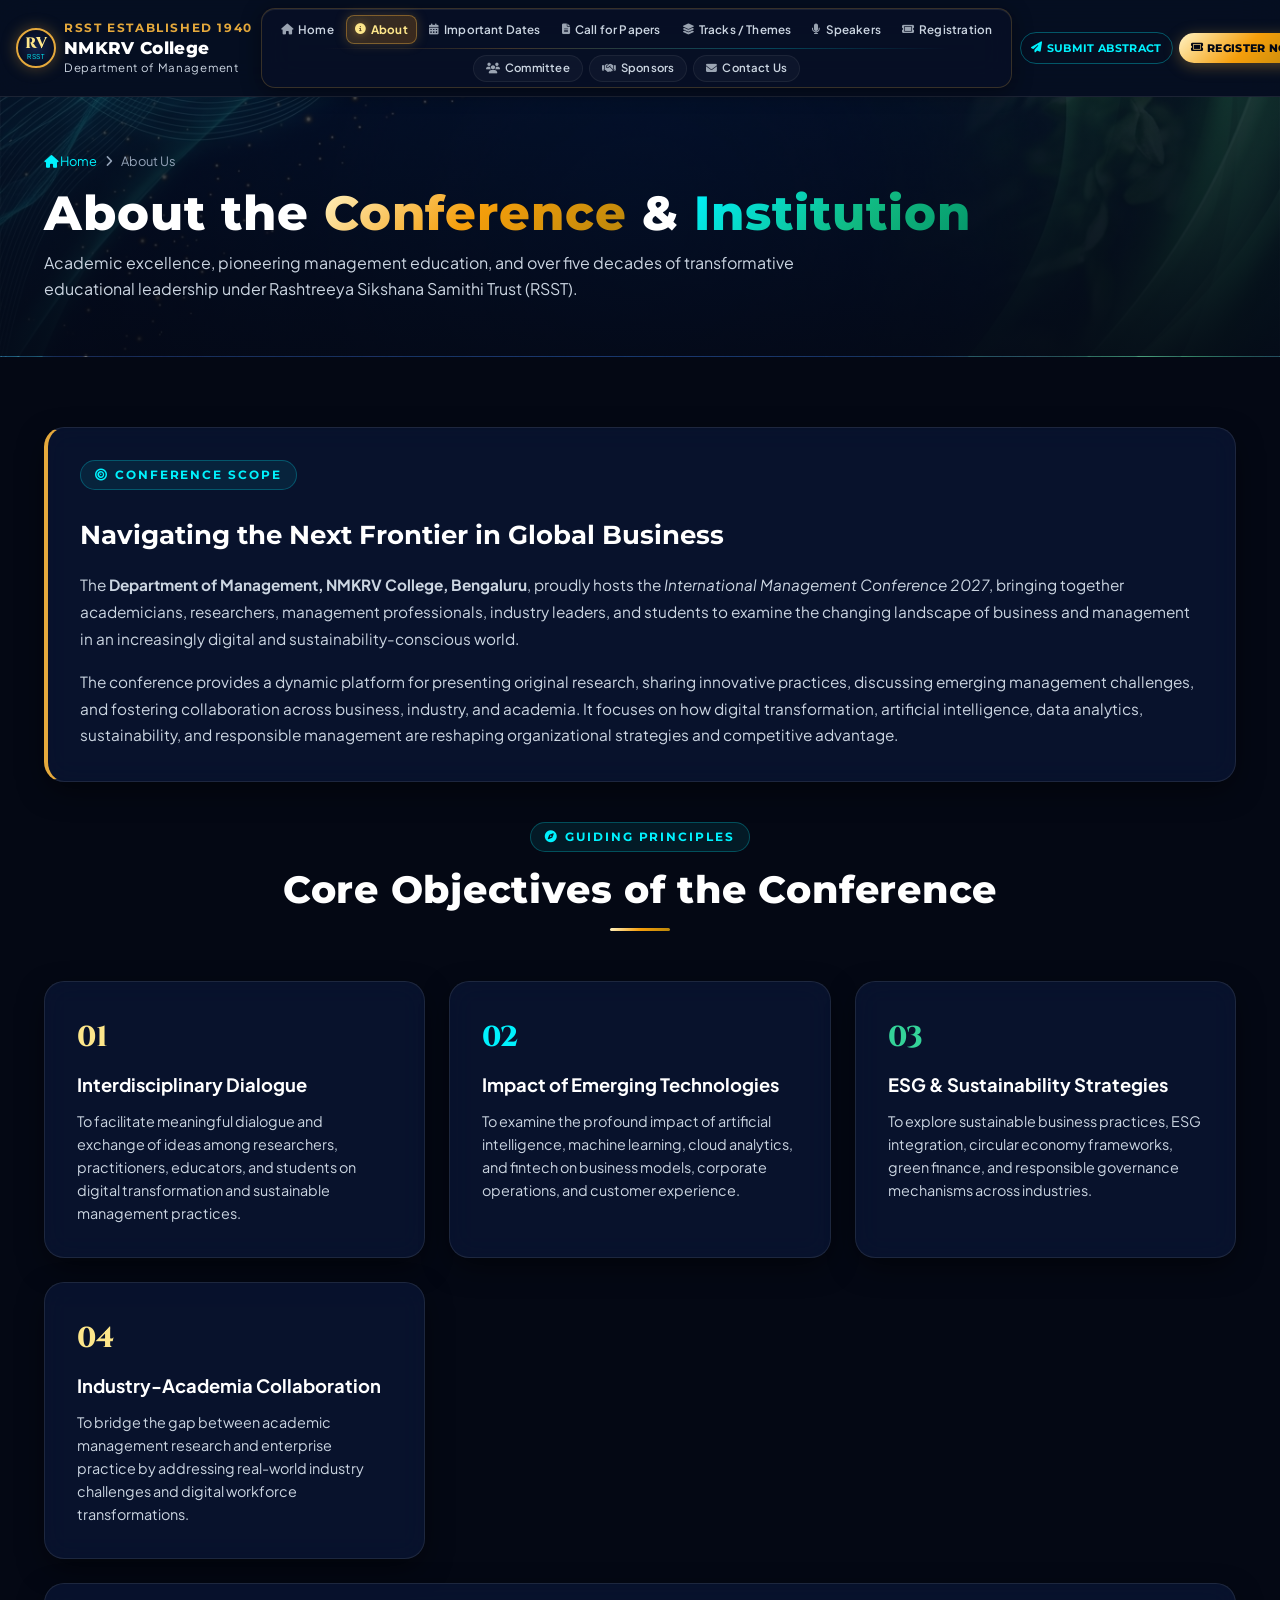
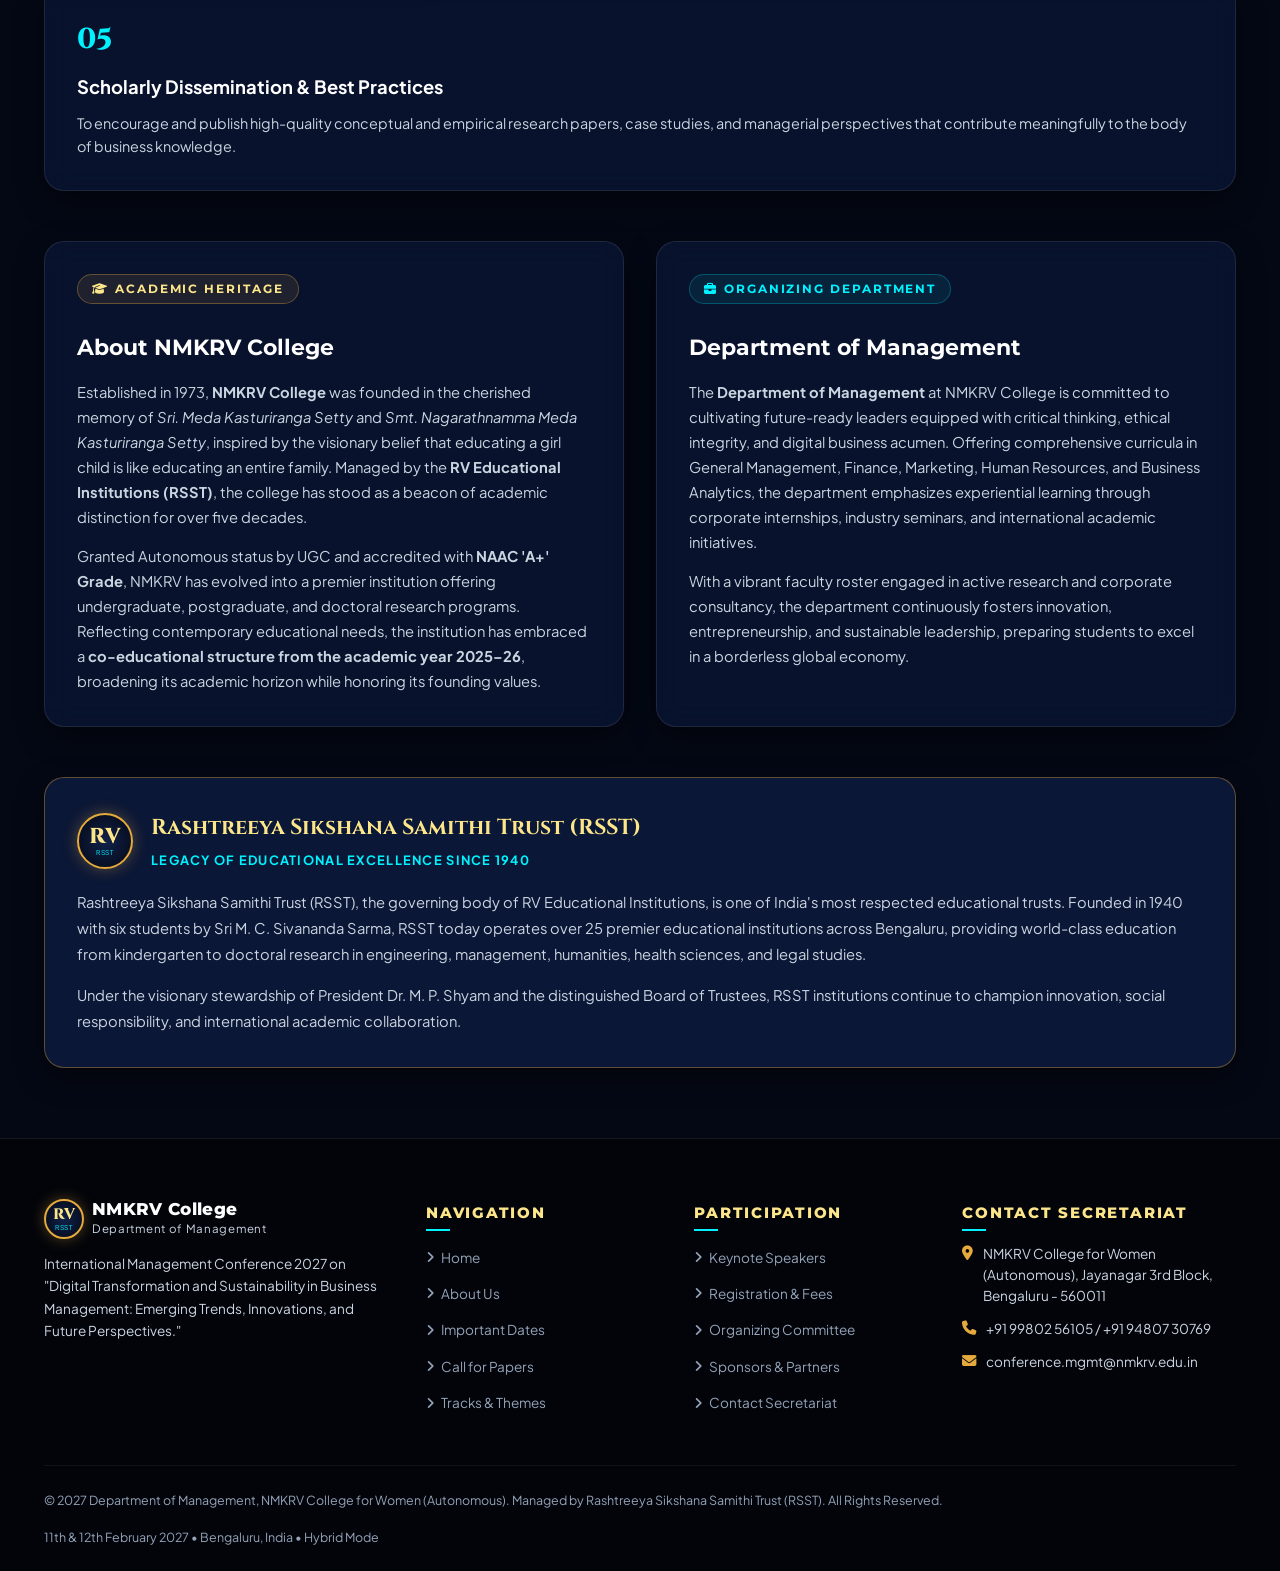
==== commit 9368474e: "refactor: remove top utility accreditation bar across all pages and styles" ====
--- a/about.html
+++ b/about.html
@@ -14,22 +14,6 @@
   <link rel="stylesheet" href="styles.css">
 </head>
 <body>
-
-  <!-- Top Utility Accreditation Bar -->
-  <div class="utility-bar">
-    <div class="container util-inner">
-      <div class="util-left">
-        <span class="badge-accreditation"><i class="fa-solid fa-award"></i> NAAC 'A+' Accredited</span>
-        <span class="badge-accreditation"><i class="fa-solid fa-building-columns"></i> Autonomous Institution</span>
-        <span class="util-text"><i class="fa-solid fa-location-dot"></i> Jayanagar, Bengaluru</span>
-      </div>
-      <div class="util-right">
-        <span class="util-text"><i class="fa-solid fa-network-wired"></i> Hybrid Mode</span>
-        <span class="util-divider">|</span>
-        <a href="important-dates.html" class="util-link highlight"><i class="fa-regular fa-calendar-check"></i> 11th & 12th February 2027</a>
-      </div>
-    </div>
-  </div>
 
   <!-- Main Navigation Header -->
   <header class="main-header" id="mainHeader">
--- a/styles.css
+++ b/styles.css
@@ -111,76 +111,6 @@
   max-width: 100%;
   height: auto;
   display: block;
-}
-
-/* ─── 3. TOP UTILITY ACCREDITATION BAR ─── */
-.utility-bar {
-  background: rgba(3, 7, 18, 0.95);
-  border-bottom: 1px solid rgba(255, 255, 255, 0.07);
-  font-size: 0.76rem;
-  letter-spacing: 0.03em;
-  position: relative;
-  z-index: 1001;
-}
-
-.util-inner {
-  display: flex;
-  align-items: center;
-  justify-content: space-between;
-  padding: 6px 20px;
-  flex-wrap: wrap;
-  gap: 8px;
-  max-width: 100%;
-  box-sizing: border-box;
-}
-
-.util-left, .util-right {
-  display: flex;
-  align-items: center;
-  gap: 10px;
-  flex-wrap: wrap;
-  max-width: 100%;
-}
-
-.badge-accreditation {
-  display: inline-flex;
-  align-items: center;
-  gap: 5px;
-  background: rgba(229, 169, 60, 0.12);
-  color: var(--gold-light);
-  border: 1px solid rgba(229, 169, 60, 0.35);
-  padding: 2px 10px;
-  border-radius: var(--radius-pill);
-  font-weight: 600;
-  font-size: 0.72rem;
-}
-
-.util-text {
-  color: var(--text-secondary);
-  display: inline-flex;
-  align-items: center;
-  gap: 6px;
-}
-
-.util-link {
-  color: var(--text-secondary);
-  transition: var(--transition);
-  display: inline-flex;
-  align-items: center;
-  gap: 6px;
-}
-
-.util-link:hover {
-  color: var(--cyan-primary);
-}
-
-.util-link.highlight {
-  color: var(--gold-light);
-  font-weight: 600;
-}
-
-.util-divider {
-  color: rgba(255, 255, 255, 0.2);
 }
 
 /* ─── 4. MAIN NAVIGATION HEADER ─── */
@@ -1846,46 +1776,6 @@
     overflow-x: clip;
   }
 
-  .utility-bar {
-    overflow-x: clip;
-  }
-
-  .utility-bar .util-inner {
-    display: flex;
-    flex-direction: row;
-    justify-content: space-between;
-    align-items: center;
-    padding: 5px 12px;
-    width: 100%;
-    max-width: 100%;
-    box-sizing: border-box;
-  }
-
-  .util-left, .util-right {
-    display: flex;
-    align-items: center;
-    gap: 6px;
-    font-size: 0.7rem;
-  }
-
-  .util-left .util-text,
-  .util-left .badge-accreditation:nth-child(2),
-  .util-right .util-divider,
-  .util-right .util-text {
-    display: none;
-  }
-
-  .badge-accreditation {
-    font-size: 0.65rem;
-    padding: 2px 7px;
-    white-space: nowrap;
-  }
-
-  .util-link {
-    font-size: 0.68rem;
-    white-space: nowrap;
-  }
-
   .hero-section {
     padding: 30px 0 25px;
     min-height: auto;
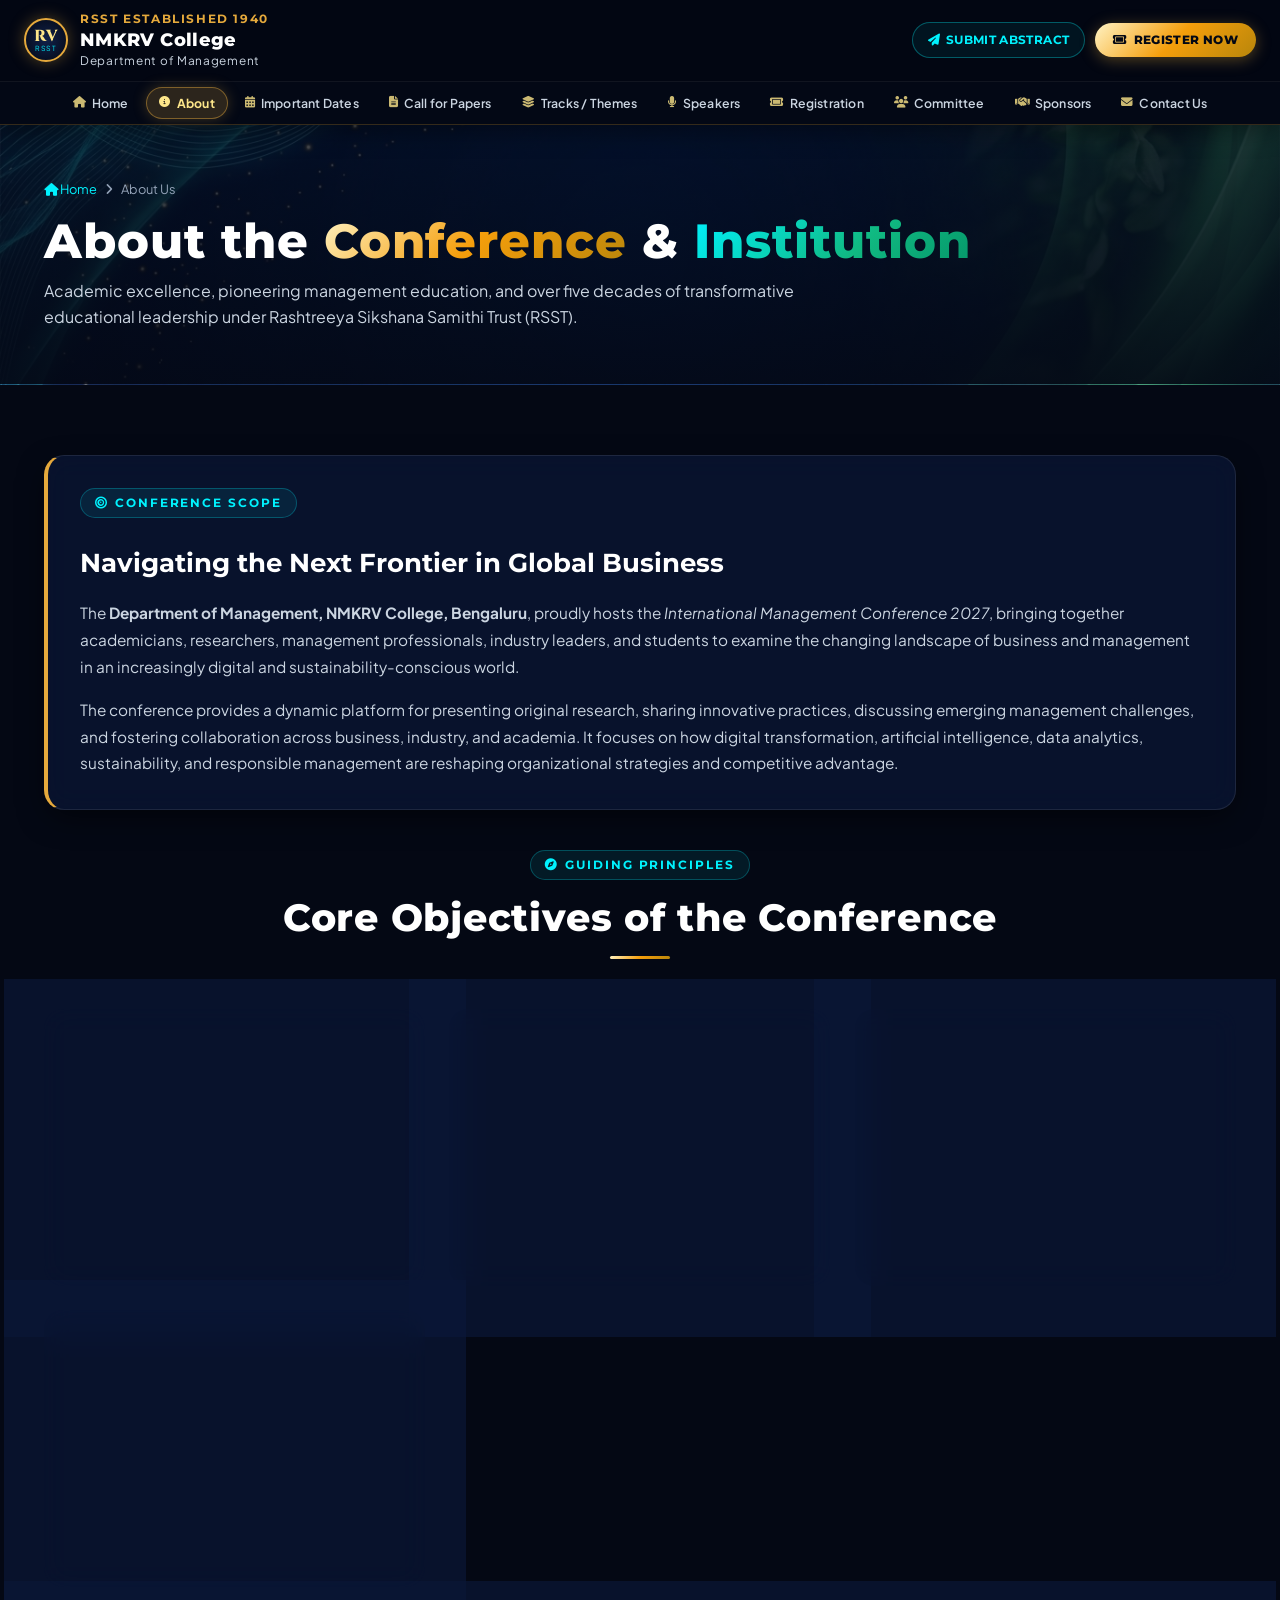
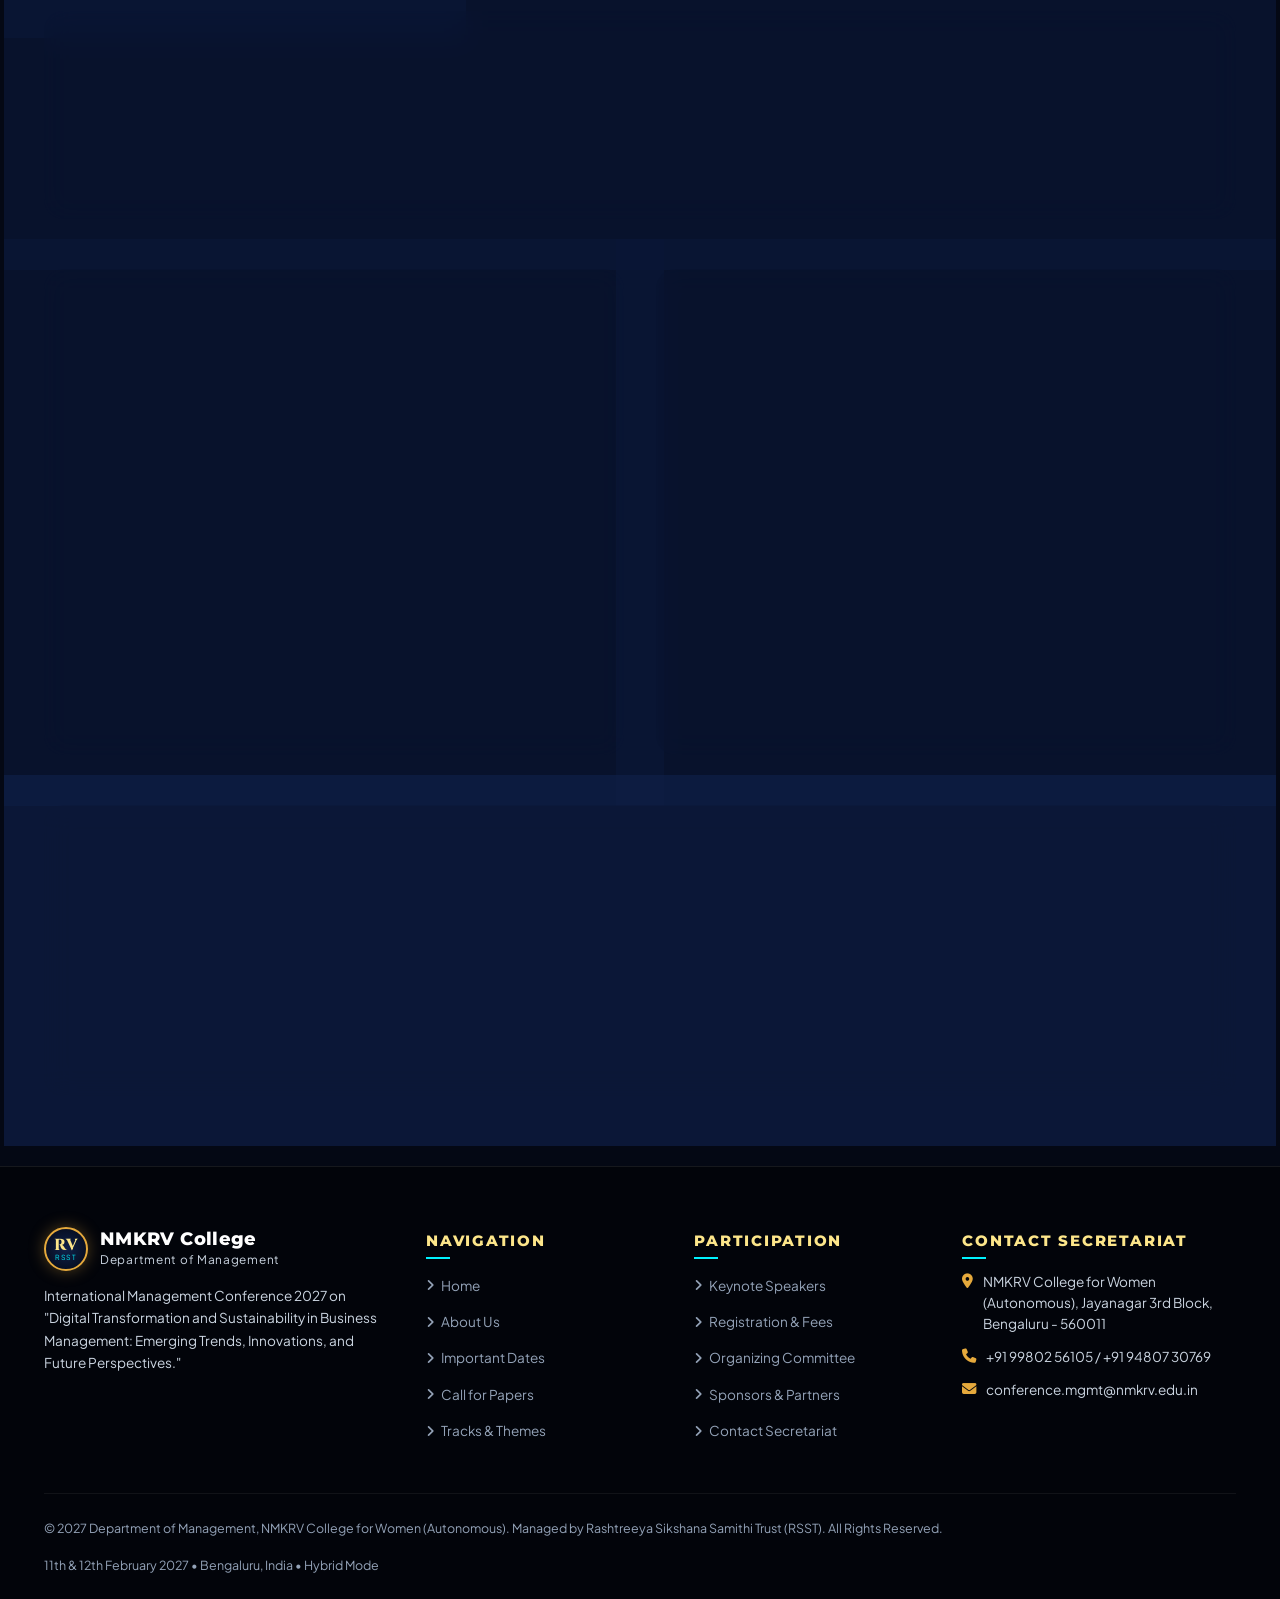
==== commit eb4510f8: "feat: restructure header into two rows (row 1: logo & action CTAs, row 2: navigation menus)" ====
--- a/about.html
+++ b/about.html
@@ -15,48 +15,57 @@
 </head>
 <body>
 
-  <!-- Main Navigation Header -->
+      <!-- Main Navigation Header (Row 1: Logo & Actions | Row 2: Navigation Menus) -->
   <header class="main-header" id="mainHeader">
-    <div class="container nav-container">
-      <a href="index.html" class="brand-group" title="NMKRV College - Department of Management">
-        <div class="brand-logo-crest">
-          <span class="crest-rv">RV</span>
-          <span class="crest-sub">RSST</span>
-        </div>
-        <div class="brand-text-group">
-          <span class="brand-title-top">RSST Established 1940</span>
-          <span class="brand-college-name">NMKRV College</span>
-          <span class="brand-dept-name">Department of Management</span>
-        </div>
-      </a>
-
-      <!-- Navigation (Unified Glass Capsule Console) -->
-      <nav class="nav-menu" id="navMenu">
-        <ul class="nav-row nav-row-top">
-          <li><a href="index.html" class="nav-link"><i class="fa-solid fa-house"></i> Home</a></li>
-          <li><a href="about.html" class="nav-link active"><i class="fa-solid fa-circle-info"></i> About</a></li>
-          <li><a href="important-dates.html" class="nav-link"><i class="fa-solid fa-calendar-days"></i> Important Dates</a></li>
-          <li><a href="call-for-papers.html" class="nav-link"><i class="fa-solid fa-file-lines"></i> Call for Papers</a></li>
-          <li><a href="tracks.html" class="nav-link"><i class="fa-solid fa-layer-group"></i> Tracks / Themes</a></li>
-          <li><a href="speakers.html" class="nav-link"><i class="fa-solid fa-microphone"></i> Speakers</a></li>
-          <li><a href="registration.html" class="nav-link"><i class="fa-solid fa-ticket"></i> Registration</a></li>
-        </ul>
-        <div class="nav-row-divider"></div>
-        <ul class="nav-row nav-row-bottom">
-          <li><a href="committee.html" class="nav-link"><i class="fa-solid fa-users"></i> Committee</a></li>
-          <li><a href="sponsors.html" class="nav-link"><i class="fa-solid fa-handshake"></i> Sponsors</a></li>
-          <li><a href="contact.html" class="nav-link"><i class="fa-solid fa-envelope"></i> Contact Us</a></li>
-        </ul>
-      </nav>
-
-      <div class="nav-actions">
-        <a href="call-for-papers.html" class="btn-header-submit"><i class="fa-solid fa-paper-plane"></i> Submit Abstract</a>
-        <a href="registration.html" class="btn-header-register"><i class="fa-solid fa-ticket"></i> Register Now</a>
-      </div>
-
-      <button class="nav-toggle-btn" id="navToggleBtn" aria-label="Toggle navigation">
-        <i class="fa-solid fa-bars"></i>
-      </button>
+    <!-- Row 1: Logo & Action CTAs -->
+    <div class="header-top-row">
+      <div class="container header-top-inner">
+        <a href="index.html" class="brand-group" title="NMKRV College - Department of Management">
+          <div class="brand-logo-crest">
+            <span class="crest-rv">RV</span>
+            <span class="crest-sub">RSST</span>
+          </div>
+          <div class="brand-text-group">
+            <span class="brand-title-top">RSST Established 1940</span>
+            <span class="brand-college-name">NMKRV College</span>
+            <span class="brand-dept-name">Department of Management</span>
+          </div>
+        </a>
+
+        <div class="header-top-actions">
+          <div class="nav-actions">
+            <a href="call-for-papers.html" class="btn-header-submit"><i class="fa-solid fa-paper-plane"></i> Submit Abstract</a>
+            <a href="registration.html" class="btn-header-register"><i class="fa-solid fa-ticket"></i> Register Now</a>
+          </div>
+          <button class="nav-toggle-btn" id="navToggleBtn" aria-label="Toggle navigation">
+            <i class="fa-solid fa-bars"></i>
+          </button>
+        </div>
+      </div>
+    </div>
+
+    <!-- Row 2: Navigation Menus -->
+    <div class="header-nav-row">
+      <div class="container header-nav-inner">
+        <nav class="nav-menu" id="navMenu">
+          <div class="drawer-actions">
+            <a href="call-for-papers.html" class="btn-drawer-submit"><i class="fa-solid fa-paper-plane"></i> Submit Abstract</a>
+            <a href="registration.html" class="btn-drawer-register"><i class="fa-solid fa-ticket"></i> Register Now</a>
+          </div>
+          <ul class="nav-list">
+            <li><a href="index.html" class="nav-link"><i class="fa-solid fa-house"></i> Home</a></li>
+            <li><a href="about.html" class="nav-link active"><i class="fa-solid fa-circle-info"></i> About</a></li>
+            <li><a href="important-dates.html" class="nav-link"><i class="fa-solid fa-calendar-days"></i> Important Dates</a></li>
+            <li><a href="call-for-papers.html" class="nav-link"><i class="fa-solid fa-file-lines"></i> Call for Papers</a></li>
+            <li><a href="tracks.html" class="nav-link"><i class="fa-solid fa-layer-group"></i> Tracks / Themes</a></li>
+            <li><a href="speakers.html" class="nav-link"><i class="fa-solid fa-microphone"></i> Speakers</a></li>
+            <li><a href="registration.html" class="nav-link"><i class="fa-solid fa-ticket"></i> Registration</a></li>
+            <li><a href="committee.html" class="nav-link"><i class="fa-solid fa-users"></i> Committee</a></li>
+            <li><a href="sponsors.html" class="nav-link"><i class="fa-solid fa-handshake"></i> Sponsors</a></li>
+            <li><a href="contact.html" class="nav-link"><i class="fa-solid fa-envelope"></i> Contact Us</a></li>
+          </ul>
+        </nav>
+      </div>
     </div>
   </header>
 
--- a/styles.css
+++ b/styles.css
@@ -113,26 +113,32 @@
   display: block;
 }
 
-/* ─── 4. MAIN NAVIGATION HEADER ─── */
+/* ─── 4. MAIN NAVIGATION HEADER (TWO-TIER EXECUTIVE DESIGN) ─── */
 .main-header {
   position: sticky;
   top: 0;
   left: 0;
   right: 0;
-  background: var(--bg-glass);
+  background: rgba(3, 7, 18, 0.95);
   backdrop-filter: blur(20px);
   -webkit-backdrop-filter: blur(20px);
-  border-bottom: 1px solid var(--border-glass);
+  border-bottom: 1px solid rgba(229, 169, 60, 0.22);
   z-index: 1000;
   transition: var(--transition);
-}
-
-.nav-container {
+  box-shadow: 0 4px 25px rgba(0, 0, 0, 0.45);
+}
+
+/* ── Tier 1: Logo & Action CTAs ── */
+.header-top-row {
+  padding: 10px 0;
+  border-bottom: 1px solid rgba(255, 255, 255, 0.06);
+}
+
+.header-top-inner {
   display: flex;
   align-items: center;
   justify-content: space-between;
-  padding: 8px 16px;
-  gap: 8px;
+  gap: 16px;
   max-width: 1560px;
   width: 100%;
 }
@@ -140,14 +146,14 @@
 .brand-group {
   display: flex;
   align-items: center;
-  gap: 8px;
+  gap: 12px;
   text-decoration: none;
   flex-shrink: 0;
 }
 
 .brand-logo-crest {
-  width: 40px;
-  height: 40px;
+  width: 44px;
+  height: 44px;
   border-radius: 50%;
   border: 2px solid var(--gold-primary);
   background: radial-gradient(circle, #10214a 0%, #040814 100%);
@@ -155,21 +161,21 @@
   flex-direction: column;
   align-items: center;
   justify-content: center;
-  box-shadow: 0 0 15px rgba(229, 169, 60, 0.35);
+  box-shadow: 0 0 16px rgba(229, 169, 60, 0.35);
   flex-shrink: 0;
 }
 
 .brand-logo-crest .crest-rv {
   font-family: var(--font-serif);
   font-weight: 800;
-  font-size: 0.95rem;
+  font-size: 1rem;
   line-height: 1;
   color: var(--gold-light);
   letter-spacing: 0.5px;
 }
 
 .brand-logo-crest .crest-sub {
-  font-size: 0.42rem;
+  font-size: 0.44rem;
   letter-spacing: 0.12em;
   text-transform: uppercase;
   color: var(--cyan-primary);
@@ -193,7 +199,7 @@
 
 .brand-college-name {
   font-family: var(--font-title);
-  font-size: 1.05rem;
+  font-size: 1.15rem;
   font-weight: 800;
   color: #ffffff;
   letter-spacing: 0.02em;
@@ -201,153 +207,58 @@
 }
 
 .brand-dept-name {
-  font-size: 0.72rem;
+  font-size: 0.74rem;
   color: var(--text-secondary);
   letter-spacing: 0.06em;
 }
 
-/* Nav Menu Container (Unified Glass Capsule Console) */
-.nav-menu {
-  display: flex;
-  flex-direction: column;
-  align-items: center;
-  justify-content: center;
-  gap: 2px;
-  flex: 1;
-  max-width: 820px;
-  margin: 0 auto;
-  background: rgba(7, 16, 38, 0.72);
-  border: 1px solid rgba(229, 169, 60, 0.22);
-  border-radius: 14px;
-  padding: 5px 10px;
-  box-shadow: 0 4px 20px rgba(0, 0, 0, 0.4), inset 0 1px 0 rgba(255, 255, 255, 0.08);
-  backdrop-filter: blur(16px);
-  -webkit-backdrop-filter: blur(16px);
-}
-
-.nav-row {
-  display: flex;
-  align-items: center;
-  justify-content: center;
-  list-style: none;
-  padding: 0;
-  margin: 0;
-  width: 100%;
-}
-
-.nav-row-top {
-  gap: 3px;
-}
-
-.nav-row-divider {
-  width: 86%;
-  height: 1px;
-  background: linear-gradient(90deg, transparent 0%, rgba(229, 169, 60, 0.25) 30%, rgba(0, 242, 254, 0.25) 70%, transparent 100%);
-  margin: 2px 0;
-}
-
-.nav-row-bottom {
-  gap: 6px;
-}
-
-.nav-link {
-  font-family: var(--font-body);
-  font-size: 0.73rem;
-  font-weight: 600;
-  color: var(--text-secondary);
-  padding: 4px 8px;
-  border-radius: 8px;
-  border: 1px solid transparent;
-  transition: all 0.22s cubic-bezier(0.16, 1, 0.3, 1);
-  white-space: nowrap;
-  letter-spacing: 0.015em;
-  display: inline-flex;
-  align-items: center;
-  gap: 5px;
-  text-decoration: none;
-}
-
-.nav-link i {
-  font-size: 0.68rem;
-  opacity: 0.75;
-  transition: transform 0.2s ease, opacity 0.2s ease, color 0.2s ease;
-}
-
-.nav-row-bottom .nav-link {
-  font-size: 0.71rem;
-  padding: 3px 12px;
-  background: rgba(255, 255, 255, 0.03);
-  border: 1px solid rgba(255, 255, 255, 0.06);
-  border-radius: var(--radius-pill);
-}
-
-.nav-link:hover {
-  color: var(--cyan-primary);
-  background: rgba(0, 242, 254, 0.1);
-  border-color: rgba(0, 242, 254, 0.25);
-  box-shadow: 0 0 10px rgba(0, 242, 254, 0.15);
-  transform: translateY(-1px);
-}
-
-.nav-link:hover i {
-  color: var(--cyan-primary);
-  opacity: 1;
-  transform: scale(1.15);
-}
-
-.nav-link.active {
-  color: var(--gold-light);
-  background: linear-gradient(135deg, rgba(229, 169, 60, 0.2), rgba(217, 119, 6, 0.25));
-  border: 1px solid rgba(229, 169, 60, 0.42);
-  box-shadow: 0 0 12px rgba(229, 169, 60, 0.25);
-  font-weight: 700;
-}
-
-.nav-link.active i {
-  color: var(--gold-light);
-  opacity: 1;
-  text-shadow: 0 0 8px rgba(229, 169, 60, 0.5);
-}
-
-/* Nav CTA Buttons */
+.header-top-actions {
+  display: flex;
+  align-items: center;
+  gap: 12px;
+  flex-shrink: 0;
+}
+
 .nav-actions {
   display: flex;
   align-items: center;
-  gap: 6px;
+  gap: 10px;
   flex-shrink: 0;
 }
 
 .btn-header-submit {
   font-family: var(--font-title);
-  font-size: 0.69rem;
+  font-size: 0.75rem;
   font-weight: 700;
   letter-spacing: 0.03em;
   text-transform: uppercase;
-  padding: 6px 10px;
+  padding: 7px 15px;
   border-radius: var(--radius-pill);
-  background: transparent;
+  background: rgba(0, 242, 254, 0.06);
   color: var(--cyan-primary);
   border: 1px solid var(--border-cyan-glow);
   transition: var(--transition);
   display: inline-flex;
   align-items: center;
-  gap: 4px;
+  gap: 6px;
   white-space: nowrap;
+  text-decoration: none;
 }
 
 .btn-header-submit:hover {
-  background: rgba(0, 242, 254, 0.15);
+  background: rgba(0, 242, 254, 0.16);
   box-shadow: 0 0 20px var(--cyan-glow);
   transform: translateY(-1px);
+  color: #ffffff;
 }
 
 .btn-header-register {
   font-family: var(--font-title);
-  font-size: 0.69rem;
+  font-size: 0.75rem;
   font-weight: 800;
   letter-spacing: 0.03em;
   text-transform: uppercase;
-  padding: 6px 12px;
+  padding: 7px 18px;
   border-radius: var(--radius-pill);
   background: var(--gold-gradient);
   color: #040814;
@@ -357,31 +268,126 @@
   transition: var(--transition);
   display: inline-flex;
   align-items: center;
-  gap: 4px;
+  gap: 6px;
   white-space: nowrap;
+  text-decoration: none;
 }
 
 .btn-header-register:hover {
   box-shadow: 0 5px 22px rgba(229, 169, 60, 0.6);
-  transform: translateY(-2px);
+  transform: translateY(-1px);
+  color: #040814;
 }
 
 .nav-toggle-btn {
   display: none;
-  background: none;
-  border: 1px solid var(--border-glass);
-  color: #ffffff;
-  padding: 8px 12px;
+  background: rgba(7, 16, 36, 0.85);
+  border: 1.5px solid var(--border-gold-glow);
+  color: var(--gold-light);
+  width: 40px;
+  height: 40px;
   border-radius: var(--radius-sm);
-  font-size: 1.1rem;
+  font-size: 1.15rem;
   cursor: pointer;
   transition: var(--transition);
+  align-items: center;
+  justify-content: center;
 }
 
 .nav-toggle-btn:hover {
+  background: rgba(229, 169, 60, 0.15);
+  color: #ffffff;
+  box-shadow: 0 0 15px rgba(229, 169, 60, 0.4);
+}
+
+/* ── Tier 2: Navigation Menus ── */
+.header-nav-row {
+  padding: 5px 0;
+  background: rgba(4, 10, 24, 0.55);
+}
+
+.header-nav-inner {
+  display: flex;
+  align-items: center;
+  justify-content: center;
+  max-width: 1560px;
+  width: 100%;
+}
+
+.nav-menu {
+  display: flex;
+  align-items: center;
+  justify-content: center;
+  width: 100%;
+}
+
+.nav-list {
+  display: flex;
+  align-items: center;
+  justify-content: center;
+  list-style: none;
+  padding: 0;
+  margin: 0;
+  gap: 4px;
+  flex-wrap: wrap;
+  width: 100%;
+}
+
+.nav-link {
+  font-family: var(--font-body);
+  font-size: 0.77rem;
+  font-weight: 600;
+  color: var(--text-secondary);
+  padding: 5px 12px;
+  border-radius: var(--radius-pill);
+  border: 1px solid transparent;
+  transition: all 0.2s cubic-bezier(0.16, 1, 0.3, 1);
+  white-space: nowrap;
+  letter-spacing: 0.015em;
+  display: inline-flex;
+  align-items: center;
+  gap: 6px;
+  text-decoration: none;
+}
+
+.nav-link i {
+  font-size: 0.72rem;
+  opacity: 0.8;
+  color: var(--gold-light);
+  transition: transform 0.2s ease, opacity 0.2s ease, color 0.2s ease;
+}
+
+.nav-link:hover {
+  color: #ffffff;
+  background: rgba(0, 242, 254, 0.12);
+  border-color: rgba(0, 242, 254, 0.3);
+  box-shadow: 0 0 12px rgba(0, 242, 254, 0.18);
+  transform: translateY(-1px);
+}
+
+.nav-link:hover i {
   color: var(--cyan-primary);
-  border-color: var(--border-cyan-glow);
-}
+  opacity: 1;
+  transform: scale(1.15);
+}
+
+.nav-link.active {
+  color: var(--gold-light);
+  background: rgba(229, 169, 60, 0.18);
+  border-color: rgba(229, 169, 60, 0.45);
+  box-shadow: 0 0 14px rgba(229, 169, 60, 0.25);
+  font-weight: 700;
+}
+
+.nav-link.active i {
+  color: var(--gold-light);
+  opacity: 1;
+}
+
+.drawer-actions {
+  display: none;
+}
+
 
 /* ─── 5. HERO SECTION (100% REPLICA OF BROCHURE POSTER) ─── */
 .hero-section {
@@ -1609,8 +1615,27 @@
 
 /* ─── 16. RESPONSIVE BREAKPOINTS ─── */
 
-/* Large Tablets & Small Laptops (max-width: 1220px): Drawer Navigation */
-@media (max-width: 1220px) {
+/* Large Tablets & Small Laptops (max-width: 1080px): Drawer Navigation */
+@media (max-width: 1080px) {
+  .main-header {
+    backdrop-filter: none;
+    -webkit-backdrop-filter: none;
+  }
+
+  .header-nav-row {
+    padding: 0;
+    margin: 0;
+    background: transparent;
+    border: none;
+    height: 0;
+    overflow: visible !important;
+  }
+
+  .header-nav-inner {
+    padding: 0;
+    overflow: visible !important;
+  }
+
   .nav-menu {
     position: fixed;
     top: 0;
@@ -1643,26 +1668,66 @@
     visibility: visible;
   }
 
-  .nav-row {
+  .drawer-actions {
+    display: flex;
+    flex-direction: column;
+    gap: 10px;
+    width: 100%;
+    margin-bottom: 20px;
+    padding-bottom: 18px;
+    border-bottom: 1px solid rgba(229, 169, 60, 0.22);
+  }
+
+  .btn-drawer-submit {
+    font-family: var(--font-title);
+    font-size: 0.8rem;
+    font-weight: 700;
+    letter-spacing: 0.03em;
+    text-transform: uppercase;
+    padding: 10px 16px;
+    border-radius: var(--radius-pill);
+    background: rgba(0, 242, 254, 0.08);
+    color: var(--cyan-primary);
+    border: 1px solid var(--border-cyan-glow);
+    display: flex;
+    align-items: center;
+    justify-content: center;
+    gap: 8px;
+    text-decoration: none;
+    transition: var(--transition);
+  }
+
+  .btn-drawer-submit:hover {
+    background: rgba(0, 242, 254, 0.18);
+    color: #ffffff;
+  }
+
+  .btn-drawer-register {
+    font-family: var(--font-title);
+    font-size: 0.8rem;
+    font-weight: 800;
+    letter-spacing: 0.03em;
+    text-transform: uppercase;
+    padding: 10px 16px;
+    border-radius: var(--radius-pill);
+    background: var(--gold-gradient);
+    color: #040814;
+    display: flex;
+    align-items: center;
+    justify-content: center;
+    gap: 8px;
+    text-decoration: none;
+    box-shadow: 0 3px 15px rgba(229, 169, 60, 0.35);
+  }
+
+  .nav-list {
     flex-direction: column;
     align-items: stretch;
     width: 100%;
-    gap: 4px;
-  }
-
-  .nav-row-divider {
-    width: 100%;
-    height: 1px;
-    margin: 8px 0;
-    background: rgba(229, 169, 60, 0.25);
-  }
-
-  .nav-row-bottom {
-    gap: 4px;
-  }
-
-  .nav-link,
-  .nav-row-bottom .nav-link {
+    gap: 5px;
+  }
+
+  .nav-link {
     width: 100%;
     font-size: 0.88rem;
     padding: 10px 14px;
@@ -1673,50 +1738,42 @@
     gap: 10px;
   }
 
-  .nav-link i,
-  .nav-row-bottom .nav-link i {
+  .nav-link i {
     font-size: 0.85rem;
     width: 18px;
     text-align: center;
     color: var(--gold-light);
   }
 
-  .nav-link:hover,
-  .nav-row-bottom .nav-link:hover {
+  .nav-link:hover {
     background: var(--bg-glass-hover);
     color: var(--cyan-primary);
     border-color: rgba(0, 242, 254, 0.3);
     transform: translateX(3px);
   }
 
-  .nav-link:hover i,
-  .nav-row-bottom .nav-link:hover i {
+  .nav-link:hover i {
     color: var(--cyan-primary);
   }
 
-  .nav-link.active,
-  .nav-row-bottom .nav-link.active {
+  .nav-link.active {
     color: var(--gold-light);
     background: rgba(229, 169, 60, 0.16);
     border: 1px solid rgba(229, 169, 60, 0.4);
     box-shadow: 0 0 14px rgba(229, 169, 60, 0.2);
   }
 
-  .nav-actions {
-    display: none;
-  }
-
   .nav-toggle-btn {
     display: inline-flex;
     align-items: center;
     justify-content: center;
-    width: 42px;
-    height: 42px;
+    width: 40px;
+    height: 40px;
     background: rgba(7, 16, 36, 0.85);
     border: 1.5px solid var(--border-gold-glow);
     color: var(--gold-light);
     border-radius: var(--radius-sm);
-    font-size: 1.2rem;
+    font-size: 1.15rem;
     cursor: pointer;
     transition: var(--transition);
   }
@@ -1725,6 +1782,62 @@
     background: rgba(229, 169, 60, 0.15);
     color: #ffffff;
     box-shadow: 0 0 15px rgba(229, 169, 60, 0.4);
+  }
+}
+
+@media (max-width: 640px) {
+  .header-top-row {
+    padding: 8px 0;
+  }
+
+  .header-top-inner {
+    padding: 0 14px !important;
+    gap: 8px;
+  }
+
+  .nav-actions {
+    display: none;
+  }
+
+  .brand-group {
+    gap: 8px;
+    max-width: 82%;
+  }
+
+  .brand-logo-crest {
+    width: 36px;
+    height: 36px;
+    min-width: 36px;
+  }
+
+  .brand-logo-crest .crest-rv {
+    font-size: 0.86rem;
+  }
+
+  .brand-logo-crest .crest-sub {
+    font-size: 0.38rem;
+  }
+
+  .brand-title-top {
+    display: block;
+    font-size: 0.58rem;
+    letter-spacing: 0.08em;
+  }
+
+  .brand-college-name {
+    font-size: 0.96rem;
+    line-height: 1.15;
+  }
+
+  .brand-dept-name {
+    font-size: 0.62rem;
+  }
+
+  .nav-toggle-btn {
+    width: 38px;
+    height: 38px;
+    font-size: 1.1rem;
+    padding: 0;
   }
 }
 
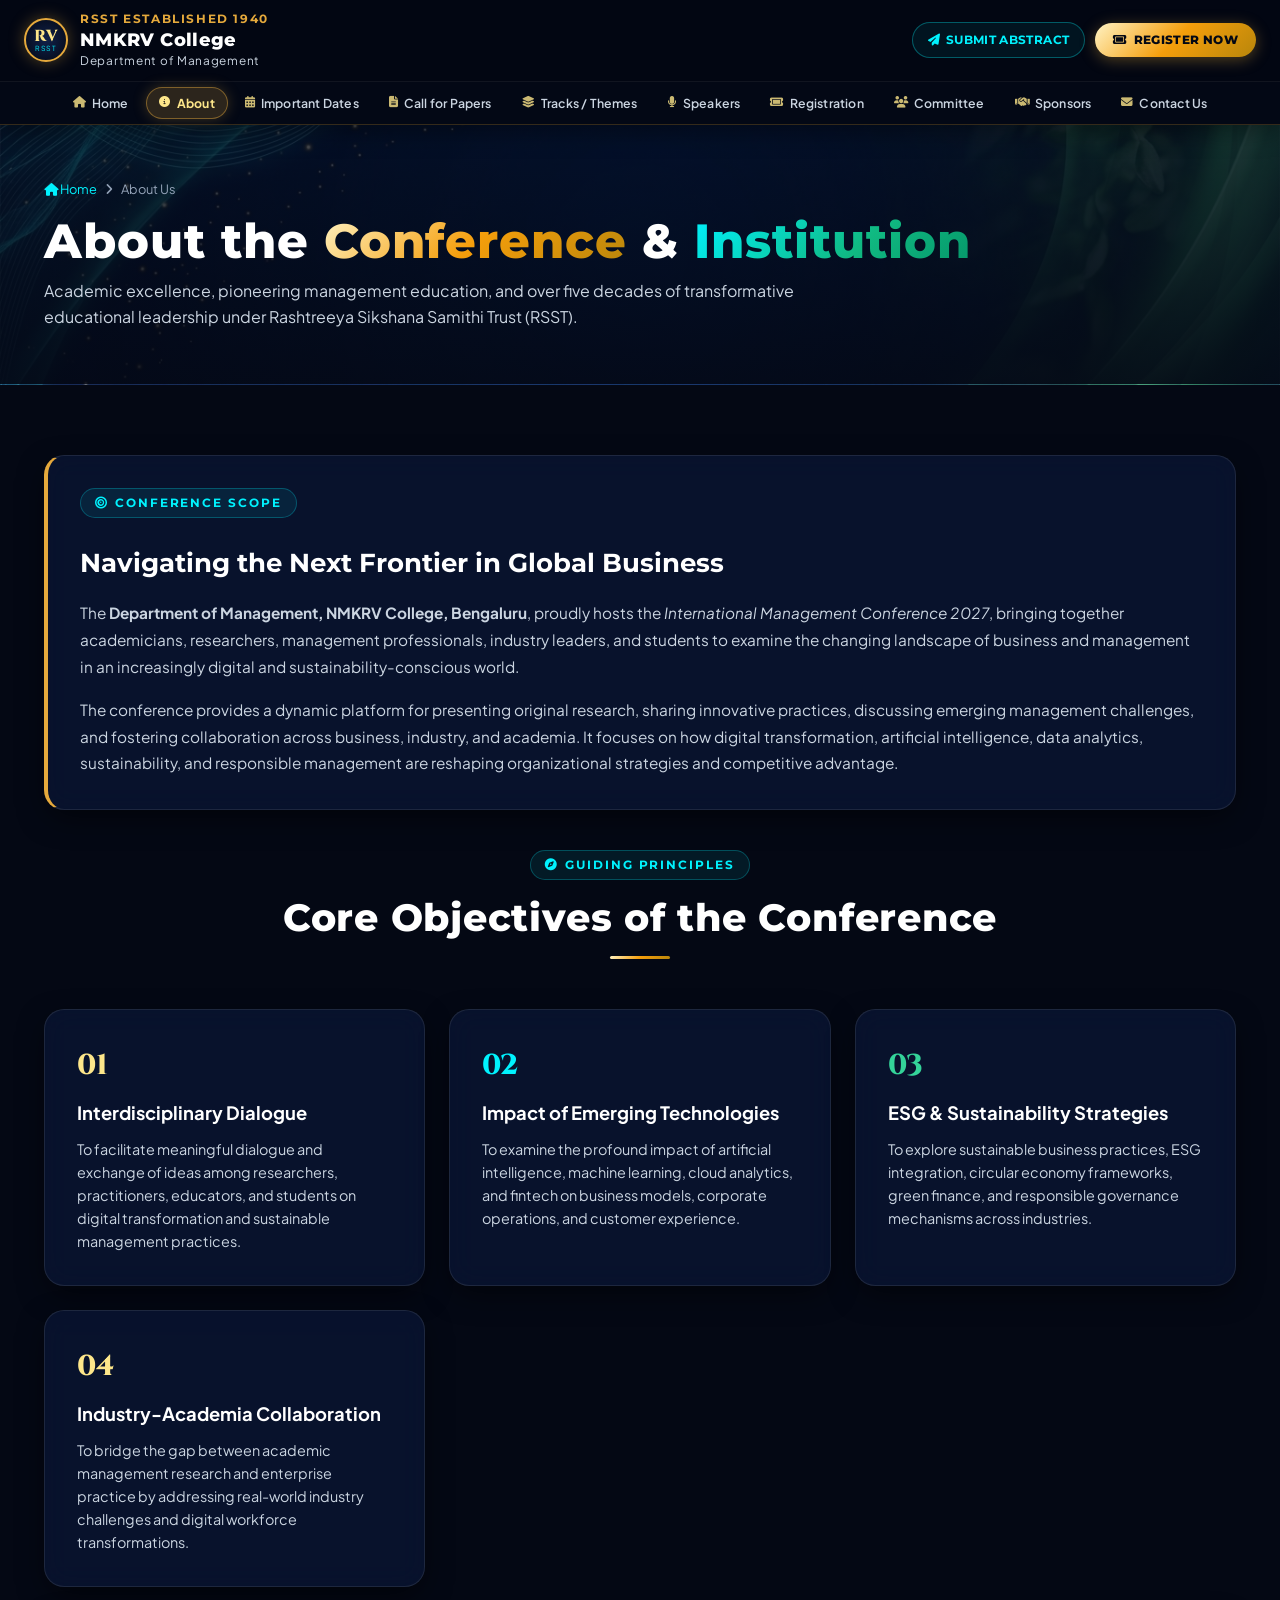
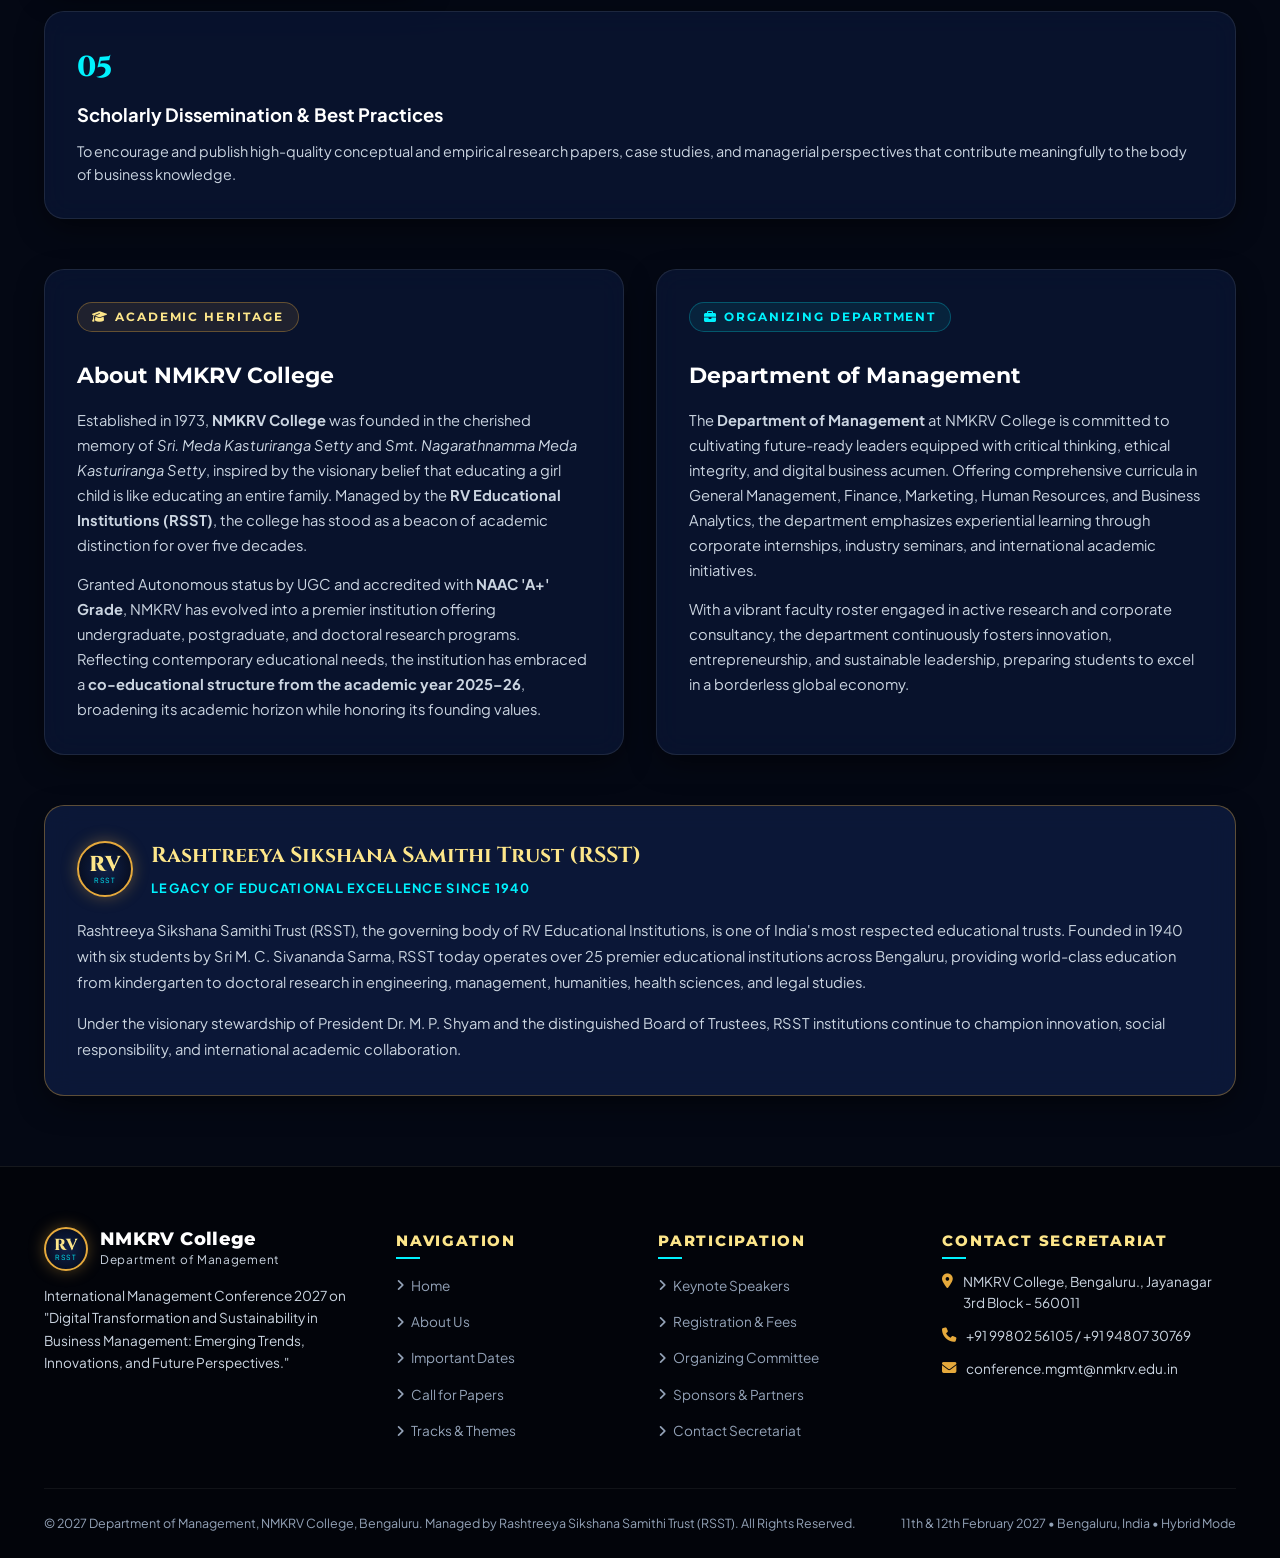
==== commit fa19df6c: "fix: resolve footer 4-column desktop layout & replace NMKRV College for women with NMKRV College, Be" ====
--- a/about.html
+++ b/about.html
@@ -187,7 +187,7 @@
   <!-- MASTER FOOTER -->
   <footer class="site-footer">
     <div class="container">
-      <div class="footer-top-grid">
+      <div class="footer-grid">
         <div>
           <div class="brand-group" style="margin-bottom: 14px;">
             <div class="brand-logo-crest">
@@ -228,7 +228,7 @@
           <h4 class="footer-col-title">Contact Secretariat</h4>
           <div class="footer-contact-item">
             <i class="fa-solid fa-location-dot"></i>
-            <span>NMKRV College for Women (Autonomous), Jayanagar 3rd Block, Bengaluru - 560011</span>
+            <span>NMKRV College, Bengaluru., Jayanagar 3rd Block - 560011</span>
           </div>
           <div class="footer-contact-item">
             <i class="fa-solid fa-phone"></i>
@@ -243,7 +243,7 @@
 
       <div class="footer-bottom-bar">
         <div>
-          &copy; 2027 Department of Management, NMKRV College for Women (Autonomous). Managed by Rashtreeya Sikshana Samithi Trust (RSST). All Rights Reserved.
+          &copy; 2027 Department of Management, NMKRV College, Bengaluru. Managed by Rashtreeya Sikshana Samithi Trust (RSST). All Rights Reserved.
         </div>
         <div>
           11th &amp; 12th February 2027 • Bengaluru, India • Hybrid Mode
--- a/styles.css
+++ b/styles.css
@@ -1,7 +1,7 @@
 /* ==========================================================================
    International Management Conference 2027 — Master Design System
    Based 100% on Official Conference Brochure Theme (Image_20260925_163106_712.png)
-   Host: Department of Management, NMKRV College for Women (RSST), Bengaluru
+   Host: Department of Management, NMKRV College, Bengaluru. (RSST), Bengaluru
    ========================================================================== */
 
 /* ─── 1. DESIGN TOKENS & BROCHURE PALETTE ─── */
@@ -72,7 +72,9 @@
 }
 
 /* ─── 2. RESET & BASE ─── */
-*, *::before, *::after {
+*,
+*::before,
+*::after {
   box-sizing: border-box;
   margin: 0;
   padding: 0;
@@ -603,8 +605,13 @@
 }
 
 @keyframes leafFloat {
-  0% { transform: translateY(0) rotate(-10deg); }
-  100% { transform: translateY(-4px) rotate(-4deg); }
+  0% {
+    transform: translateY(0) rotate(-10deg);
+  }
+
+  100% {
+    transform: translateY(-4px) rotate(-4deg);
+  }
 }
 
 /* "• IN BUSINESS MANAGEMENT •" Hexagonal Wireframe Pill */
@@ -1528,11 +1535,12 @@
   overflow: hidden;
 }
 
+.footer-grid,
 .footer-top-grid {
   display: grid;
-  grid-template-columns: 1.5fr 1fr 1fr 1.2fr;
-  gap: 40px;
-  margin-bottom: 50px;
+  grid-template-columns: 1.4fr 1fr 1.1fr 1.3fr;
+  gap: 36px;
+  margin-bottom: 45px;
 }
 
 .footer-col-title {
@@ -1846,23 +1854,31 @@
   .quick-access-grid {
     grid-template-columns: repeat(2, 1fr);
   }
+
   .four-pillars-strip {
     grid-template-columns: repeat(2, 1fr);
     gap: 16px;
   }
+
   .pillar-col:nth-child(2) {
     border-right: none;
   }
-  .committee-grid-4, .committee-grid-5 {
+
+  .committee-grid-4,
+  .committee-grid-5 {
     grid-template-columns: repeat(2, 1fr);
   }
+
   .tracks-grid {
     grid-template-columns: 1fr;
   }
+
   .contact-split-grid {
     grid-template-columns: 1fr;
   }
-  .footer-grid {
+
+  .footer-grid,
+  .footer-top-grid {
     grid-template-columns: repeat(2, 1fr);
     gap: 32px;
   }
@@ -1870,14 +1886,38 @@
 
 /* Mobile Devices & Phones (max-width: 768px) */
 @media (max-width: 768px) {
-  h1 { font-size: 1.55rem !important; line-height: 1.25 !important; }
-  h2 { font-size: 1.25rem !important; line-height: 1.3 !important; }
-  h3 { font-size: 1.1rem !important; line-height: 1.3 !important; }
-  .subpage-title { font-size: 1.35rem !important; line-height: 1.25 !important; }
-  .section-title { font-size: 1.3rem !important; }
-  
-  h1, h2, h3, h4, h5, h6,
-  .section-title, .subpage-title {
+  h1 {
+    font-size: 1.55rem !important;
+    line-height: 1.25 !important;
+  }
+
+  h2 {
+    font-size: 1.25rem !important;
+    line-height: 1.3 !important;
+  }
+
+  h3 {
+    font-size: 1.1rem !important;
+    line-height: 1.3 !important;
+  }
+
+  .subpage-title {
+    font-size: 1.35rem !important;
+    line-height: 1.25 !important;
+  }
+
+  .section-title {
+    font-size: 1.3rem !important;
+  }
+
+  h1,
+  h2,
+  h3,
+  h4,
+  h5,
+  h6,
+  .section-title,
+  .subpage-title {
     word-wrap: break-word !important;
     overflow-wrap: break-word !important;
     max-width: 100% !important;
@@ -2092,7 +2132,8 @@
     width: 100%;
   }
 
-  .footer-grid, .footer-top-grid {
+  .footer-grid,
+  .footer-top-grid {
     grid-template-columns: 1fr;
     gap: 24px;
     width: 100%;
@@ -2193,7 +2234,8 @@
     grid-template-columns: 1fr;
   }
 
-  .committee-grid-4, .committee-grid-5 {
+  .committee-grid-4,
+  .committee-grid-5 {
     grid-template-columns: 1fr;
   }
 }
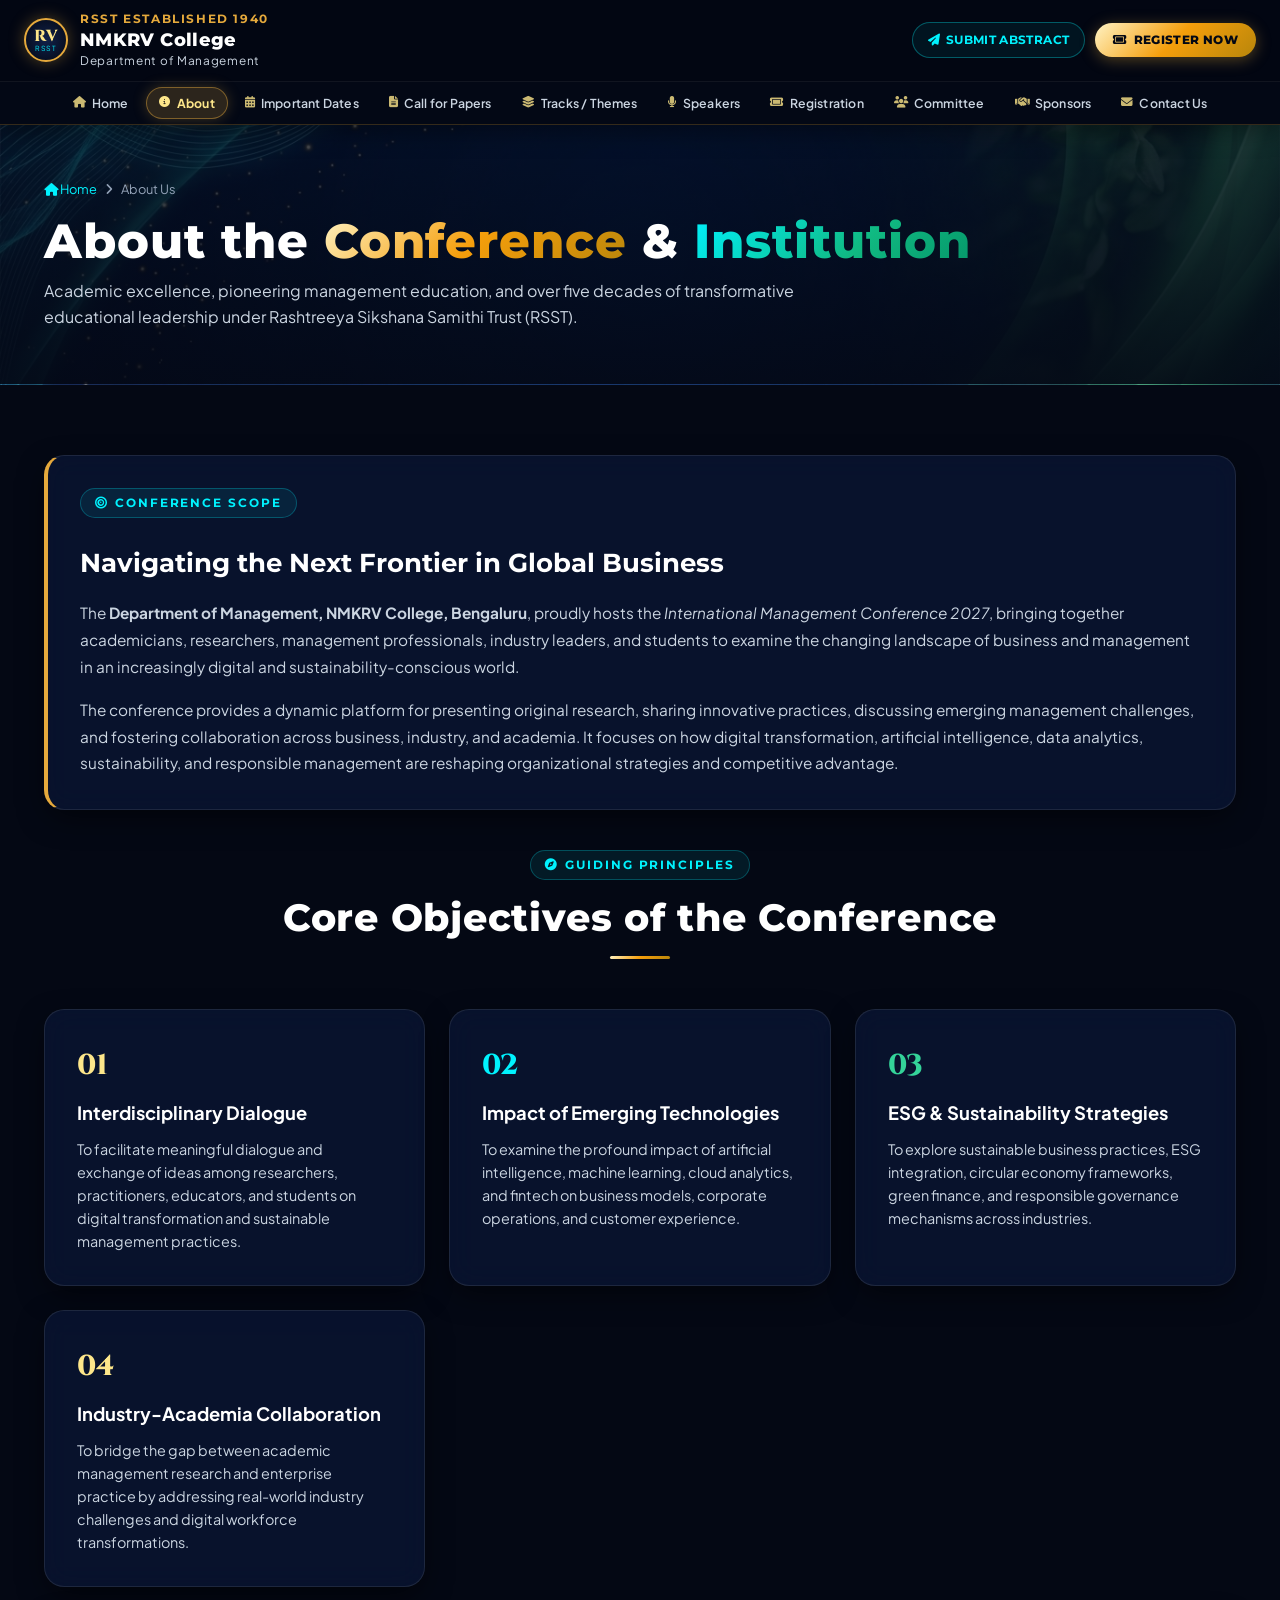
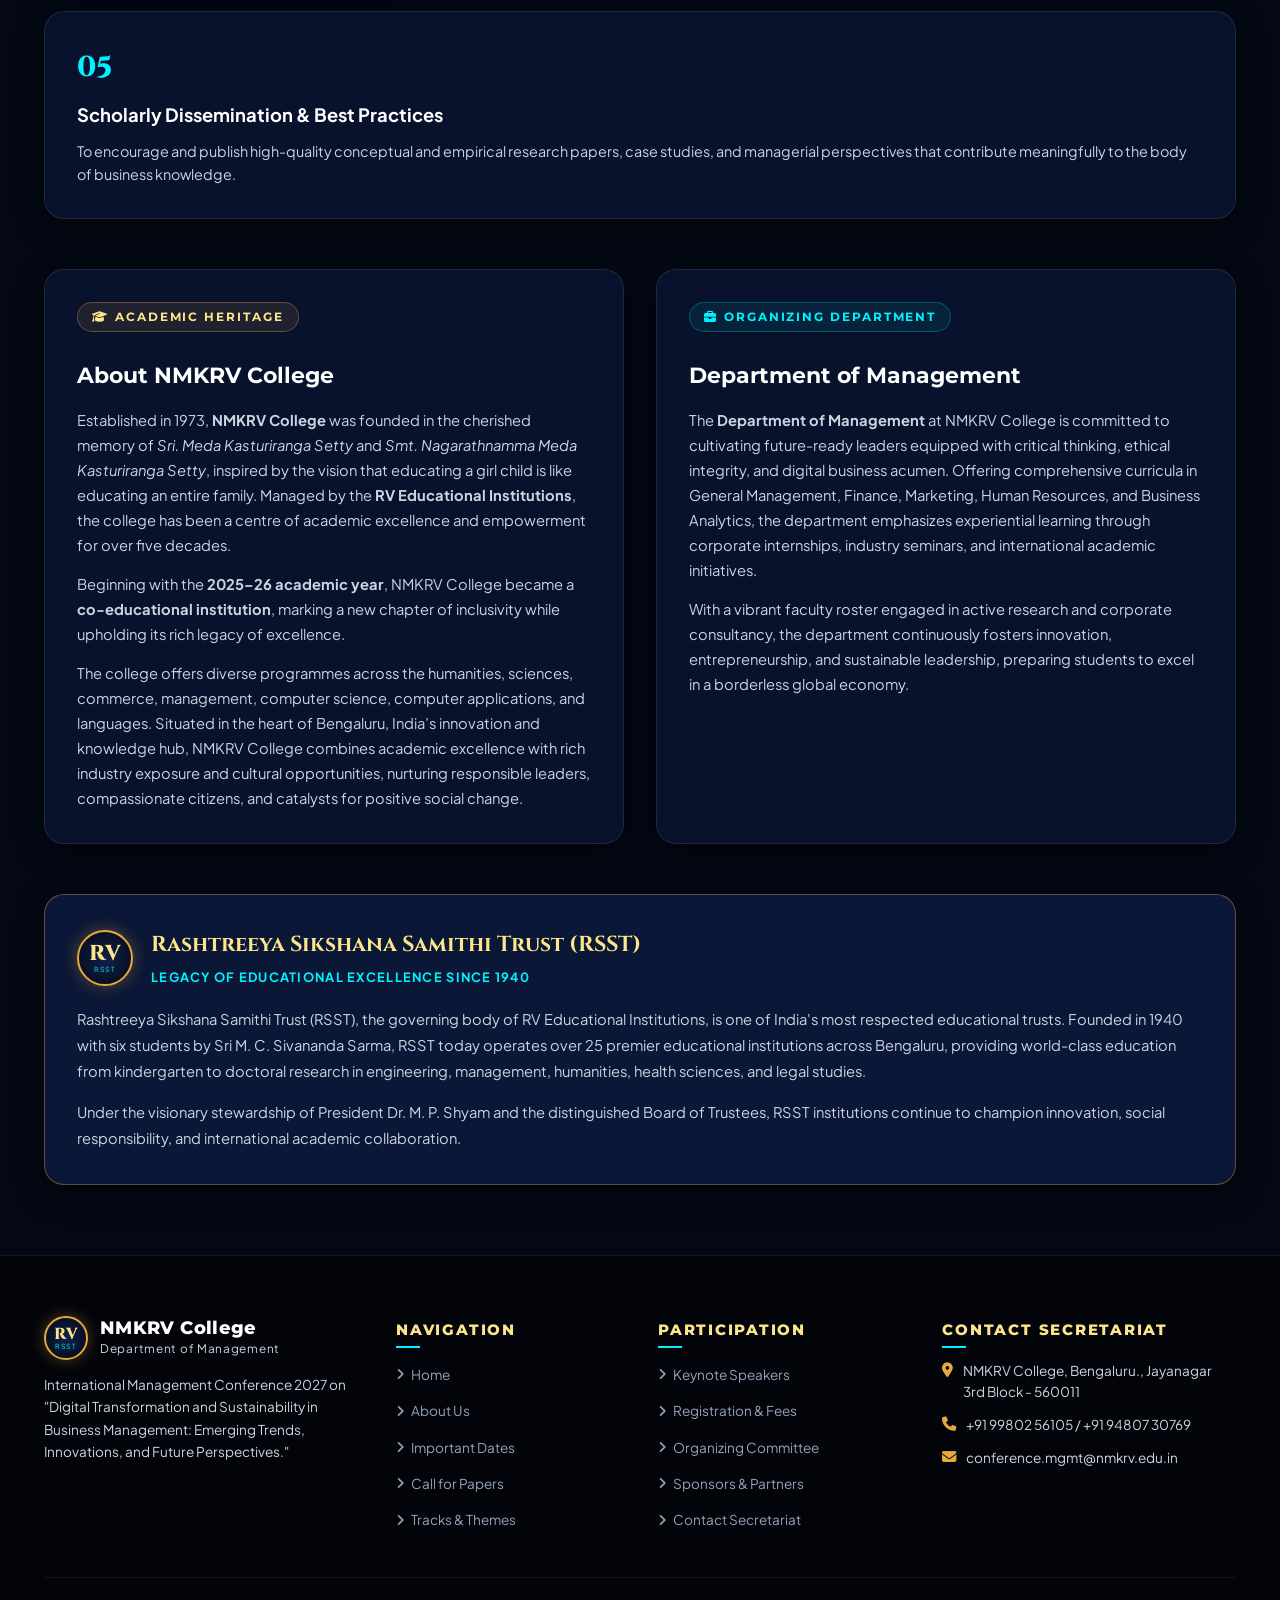
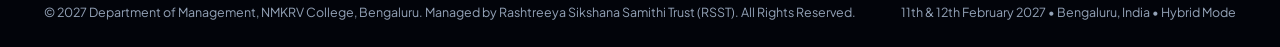
==== commit 69f312a2: "fix: strictly follow document source text, removing extraneous autonomous terms" ====
--- a/about.html
+++ b/about.html
@@ -142,10 +142,13 @@
           <span class="section-tag" style="color: var(--gold-light); border-color: rgba(229,169,60,0.35); background: rgba(229,169,60,0.1);"><i class="fa-solid fa-graduation-cap"></i> Academic Heritage</span>
           <h3 style="font-family: var(--font-title); font-size: 1.35rem; color: #ffffff; margin: 12px 0 14px;">About NMKRV College</h3>
           <p style="font-size: 0.92rem; color: var(--text-secondary); line-height: 1.7; margin-bottom: 14px;">
-            Established in 1973, <strong>NMKRV College</strong> was founded in the cherished memory of <em>Sri. Meda Kasturiranga Setty</em> and <em>Smt. Nagarathnamma Meda Kasturiranga Setty</em>, inspired by the visionary belief that educating a girl child is like educating an entire family. Managed by the <strong>RV Educational Institutions (RSST)</strong>, the college has stood as a beacon of academic distinction for over five decades.
+            Established in 1973, <strong>NMKRV College</strong> was founded in the cherished memory of <em>Sri. Meda Kasturiranga Setty</em> and <em>Smt. Nagarathnamma Meda Kasturiranga Setty</em>, inspired by the vision that educating a girl child is like educating an entire family. Managed by the <strong>RV Educational Institutions</strong>, the college has been a centre of academic excellence and empowerment for over five decades.
+          </p>
+          <p style="font-size: 0.92rem; color: var(--text-secondary); line-height: 1.7; margin-bottom: 14px;">
+            Beginning with the <strong>2025–26 academic year</strong>, NMKRV College became a <strong>co-educational institution</strong>, marking a new chapter of inclusivity while upholding its rich legacy of excellence.
           </p>
           <p style="font-size: 0.92rem; color: var(--text-secondary); line-height: 1.7;">
-            Granted Autonomous status by UGC and accredited with <strong>NAAC 'A+' Grade</strong>, NMKRV has evolved into a premier institution offering undergraduate, postgraduate, and doctoral research programs. Reflecting contemporary educational needs, the institution has embraced a <strong>co-educational structure from the academic year 2025–26</strong>, broadening its academic horizon while honoring its founding values.
+            The college offers diverse programmes across the humanities, sciences, commerce, management, computer science, computer applications, and languages. Situated in the heart of Bengaluru, India’s innovation and knowledge hub, NMKRV College combines academic excellence with rich industry exposure and cultural opportunities, nurturing responsible leaders, compassionate citizens, and catalysts for positive social change.
           </p>
         </div>
 
